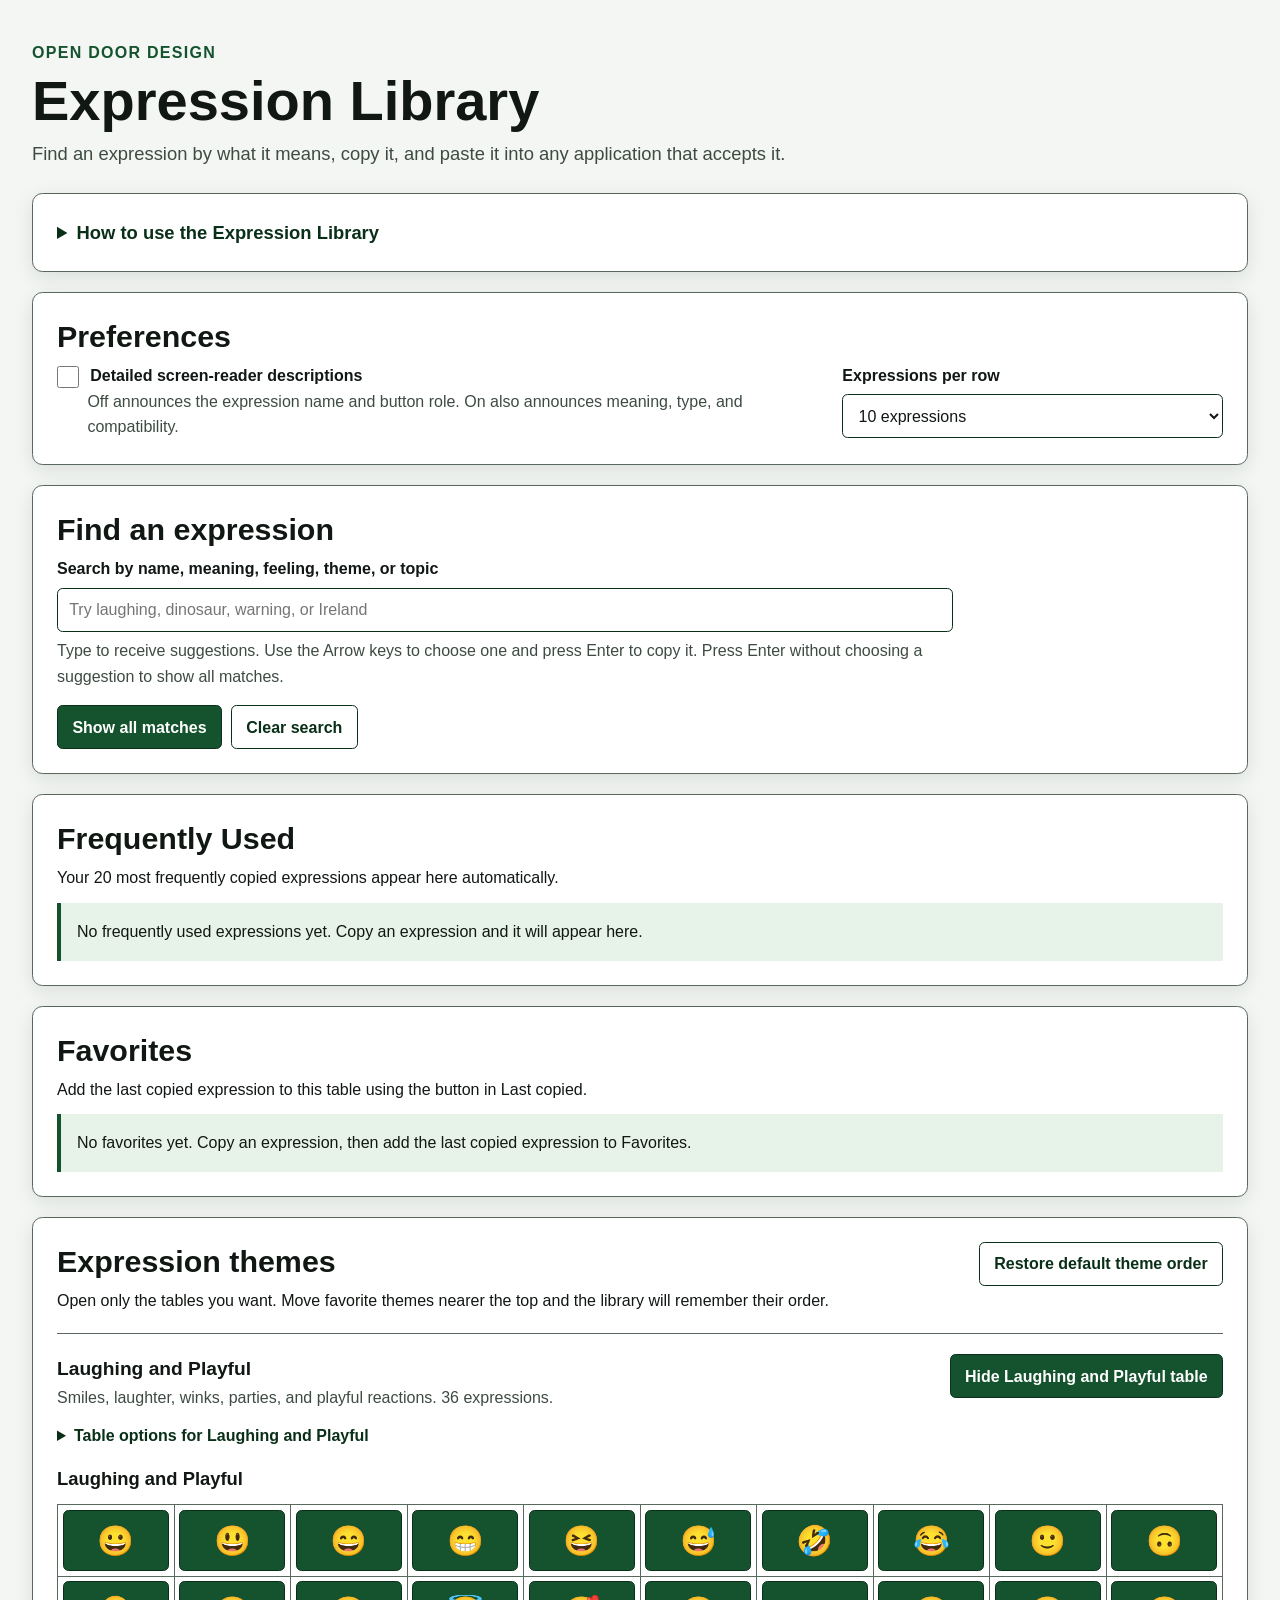
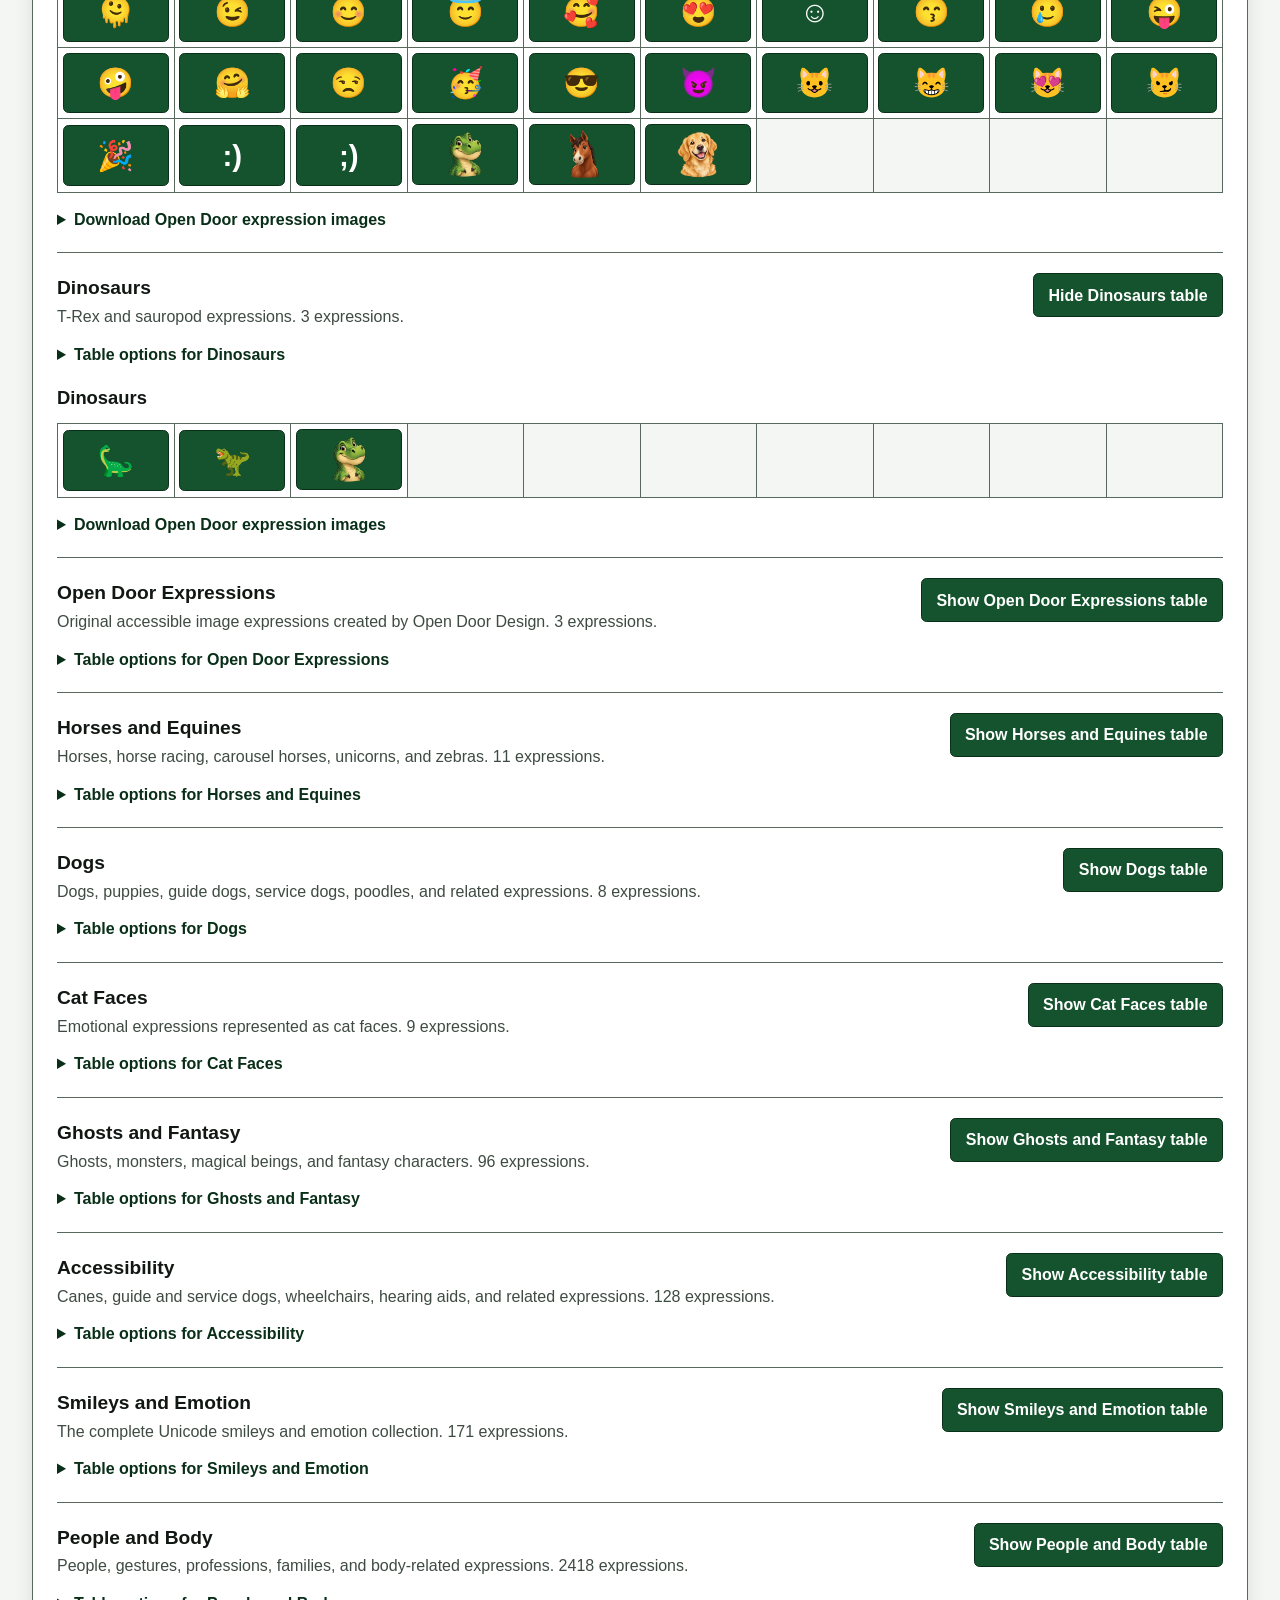
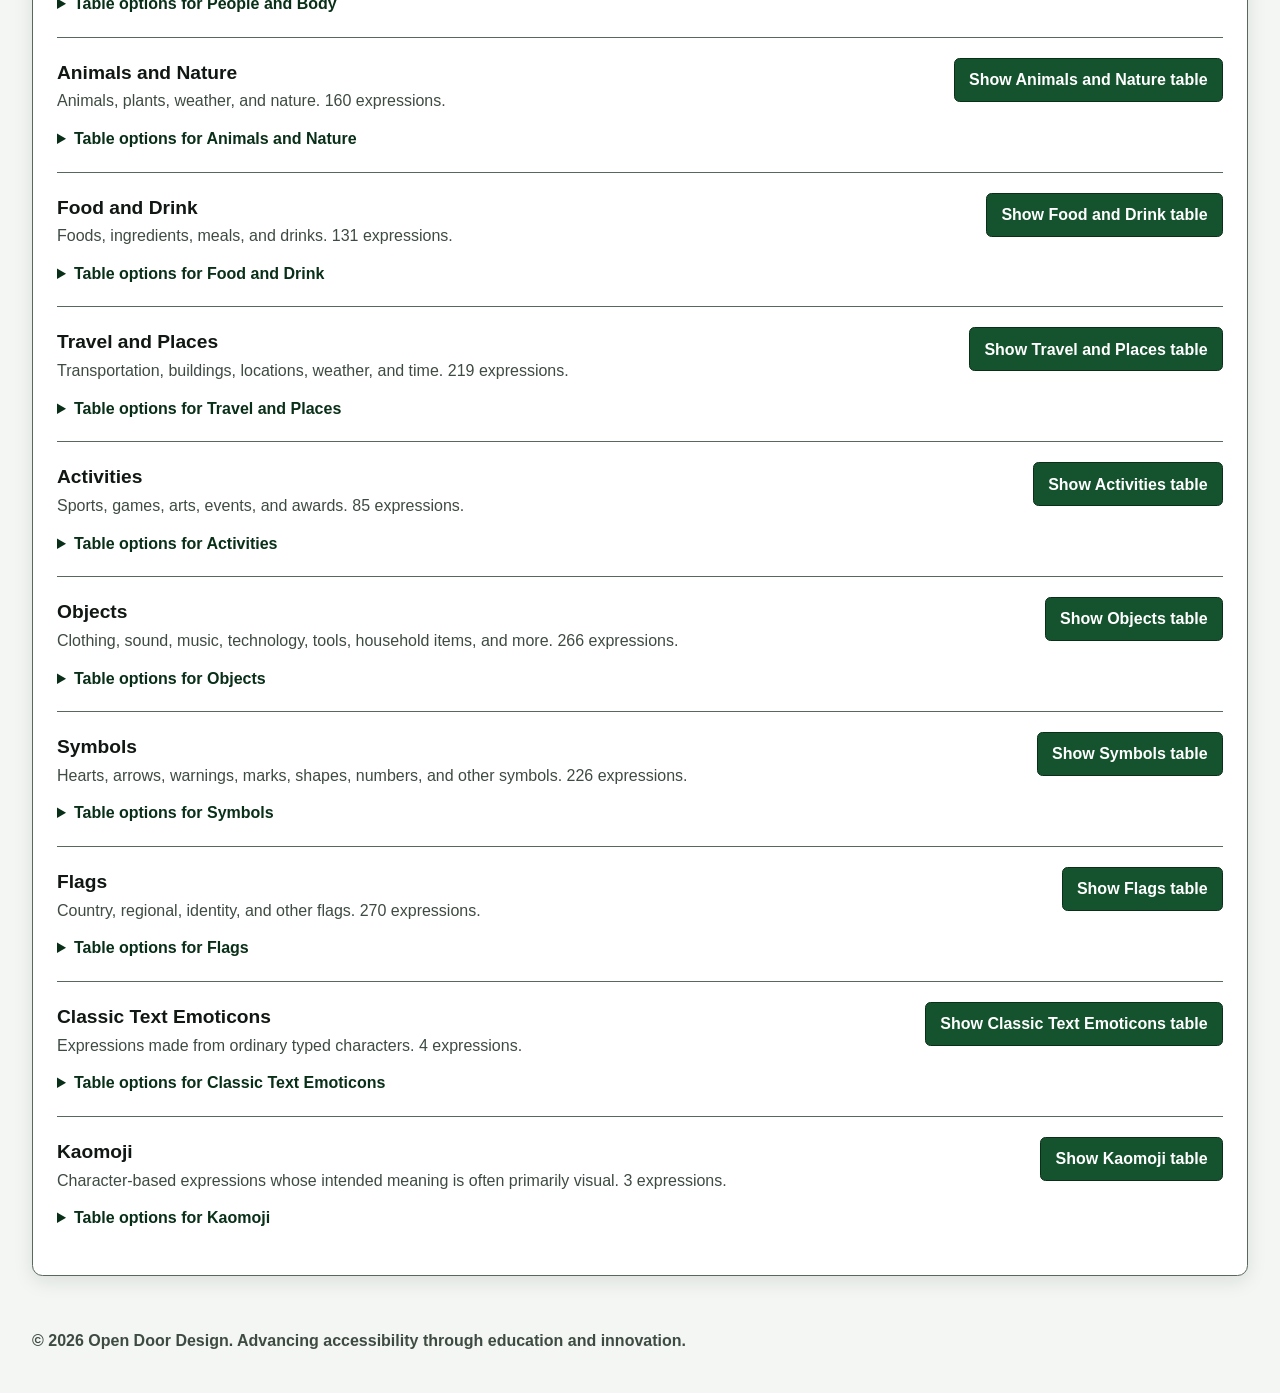
==== index.html @ 0e299e07 "this is the initial commit." ====
<!doctype html>
<html lang="en">
<head>
  <meta charset="utf-8">
  <meta name="viewport" content="width=device-width, initial-scale=1">
  <meta name="description" content="A screen-reader-first library for finding, understanding, and copying emoji, emoticons, kaomoji, symbols, and flags.">
  <title>Expression Library</title>
  <link rel="stylesheet" href="styles.css">
</head>
<body>
  <a class="skipLink" href="#expressionSearch">Skip to expression search</a>
  <header class="siteHeader">
    <p class="eyebrow">Open Door Design</p>
    <h1>Expression Library</h1>
    <p class="introduction">Find an expression by what it means, copy it, and paste it into any application that accepts it.</p>
  </header>
  <main id="main">
    <details class="instructions">
      <summary>How to use the Expression Library</summary>
      <div class="instructionsContent">
        <p>Type in the Find an expression edit combo. Use Down Arrow and Up Arrow to review suggestions. Press Enter on a suggestion to copy it.</p>
        <p>To browse, open a theme table and move through its expression buttons. Press Enter or Space to copy an expression. Frequently Used updates whenever an expression is copied.</p>
        <p>Unicode expressions copy as text. Open Door image expressions copy as images where image clipboard access is supported. Alternative text may not remain attached after pasting an image into another application.</p>
      </div>
    </details>
    <section class="controlPanel">
      <h2 id="preferencesHeading">Preferences</h2>
      <div class="preferencesGrid">
        <div class="preference">
          <input id="detailsToggle" type="checkbox">
          <label for="detailsToggle">Detailed screen-reader descriptions</label>
          <p>Off announces the expression name and button role. On also announces meaning, type, and compatibility.</p>
        </div>
        <div class="preference">
          <label for="columnCount">Expressions per row</label>
          <select id="columnCount">
            <option value="10">10 expressions</option>
            <option value="5">5 expressions</option>
          </select>
        </div>
      </div>
    </section>
    <section class="searchPanel" role="search" aria-labelledby="findHeading">
      <h2 id="findHeading">Find an expression</h2>
      <div class="comboWrapper">
        <label for="expressionSearch">Search by name, meaning, feeling, theme, or topic</label>
        <input id="expressionSearch" type="search" role="combobox" aria-autocomplete="list" aria-expanded="false" aria-controls="searchSuggestions" aria-describedby="searchHelp" autocomplete="off" placeholder="Try laughing, dinosaur, warning, or Ireland">
        <p id="searchHelp">Type to receive suggestions. Use the Arrow keys to choose one and press Enter to copy it. Press Enter without choosing a suggestion to show all matches.</p>
        <ul id="searchSuggestions" class="suggestions" role="listbox" aria-label="Expression suggestions" hidden></ul>
      </div>
      <div class="searchActions">
        <button id="showMatchesButton" type="button">Show all matches</button>
        <button id="clearSearchButton" class="secondaryButton" type="button">Clear search</button>
      </div>
    </section>
    <section id="lastCopiedSection" class="lastCopied" hidden>
      <h2 id="lastCopiedHeading">Last copied</h2>
      <p id="lastCopiedText"></p>
      <button id="favoriteLastButton" class="secondaryButton" type="button"></button>
    </section>
    <section id="searchResultsSection" class="permanentTableSection" hidden>
      <h2 id="searchResultsHeading">Search Results</h2>
      <p id="searchResultsSummary" tabindex="-1"></p>
      <div id="searchResultsTable"></div>
    </section>
    <section class="permanentTableSection">
      <h2 id="frequentHeading">Frequently Used</h2>
      <p>Your 20 most frequently copied expressions appear here automatically.</p>
      <div id="frequentTable"></div>
    </section>
    <section class="permanentTableSection">
      <h2 id="favoritesHeading">Favorites</h2>
      <p>Add the last copied expression to this table using the button in Last copied.</p>
      <div id="favoritesTable"></div>
    </section>
    <section class="themesSection">
      <div class="themesTitleRow">
        <div>
          <h2 id="themesHeading">Expression themes</h2>
          <p>Open only the tables you want. Move favorite themes nearer the top and the library will remember their order.</p>
        </div>
        <button id="resetThemeOrderButton" class="secondaryButton" type="button">Restore default theme order</button>
      </div>
      <div id="themeSections"></div>
    </section>
  </main>
  <div id="status" class="visuallyHidden" role="status" aria-live="polite"></div>
  <footer>
    <p class="siteBrand">© 2026 Open Door Design. Advancing accessibility through education and innovation.</p>
  </footer>
  <script src="unicode-expressions.js"></script>
  <script src="expressions.js"></script>
  <script src="app.js"></script>
</body>
</html>
---- styles.css ----
:root {
  color-scheme: light;
  --page: #f3f6f3;
  --surface: #ffffff;
  --surface-alt: #e7f3e9;
  --text: #111713;
  --muted: #3e4b42;
  --green: #14532d;
  --green-dark: #092f18;
  --border: #59685d;
  --focus: #9b4300;
  --shadow: 0 0.35rem 1.2rem rgba(18, 32, 22, 0.1);
}

* { box-sizing: border-box; }
html { scroll-behavior: smooth; }
body { margin: 0; background: var(--page); color: var(--text); font-family: Arial, Helvetica, sans-serif; font-size: 1rem; line-height: 1.6; }

.skipLink { position: absolute; left: 1rem; top: -6rem; z-index: 100; padding: 0.75rem 1rem; background: var(--surface); color: var(--green-dark); border: 0.18rem solid var(--green-dark); font-weight: 700; }
.skipLink:focus { top: 1rem; }
.siteHeader, main, footer { width: min(76rem, calc(100% - 2rem)); margin-inline: auto; }
.siteHeader { padding: 2.5rem 0 1.5rem; }
.eyebrow { margin: 0 0 0.25rem; color: var(--green); font-weight: 700; letter-spacing: 0.08em; text-transform: uppercase; }
h1, h2, h3, p { margin-top: 0; }
h1 { margin-bottom: 0.5rem; font-size: clamp(2rem, 5vw, 3.5rem); line-height: 1.1; }
h2 { margin-bottom: 0.5rem; font-size: clamp(1.4rem, 3vw, 1.9rem); line-height: 1.25; }
h3 { margin-bottom: 0; font-size: 1.2rem; }
.introduction { max-width: 54rem; margin-bottom: 0; color: var(--muted); font-size: 1.15rem; }

.instructions, .controlPanel, .searchPanel, .lastCopied, .permanentTableSection, .themesSection { margin-bottom: 1.25rem; padding: clamp(1rem, 3vw, 1.5rem); background: var(--surface); border: 0.08rem solid var(--border); border-radius: 0.65rem; box-shadow: var(--shadow); }
.instructions summary, .themeOptions summary { color: var(--green-dark); cursor: pointer; font-weight: 700; }
.instructions summary { font-size: 1.15rem; }
.instructionsContent { padding-top: 1rem; }
.instructionsContent p:last-child, .preference p, .permanentTableSection > p:last-of-type, .themesTitleRow p { margin-bottom: 0; }
.preferencesGrid { display: grid; grid-template-columns: minmax(18rem, 2fr) minmax(12rem, 1fr); gap: 1.5rem; }
.preference input[type="checkbox"] { width: 1.35rem; min-height: 1.35rem; margin: 0 0.45rem 0 0; vertical-align: middle; }
.preference p { margin-left: 1.9rem; color: var(--muted); }
label { font-weight: 700; }

input, select, button { min-height: 2.75rem; border: 0.12rem solid var(--green-dark); border-radius: 0.35rem; font: inherit; }
input, select { padding: 0.5rem 0.7rem; background: var(--surface); color: var(--text); }
select { display: block; width: 100%; margin-top: 0.35rem; }
button { padding: 0.5rem 0.9rem; background: var(--green); color: #ffffff; cursor: pointer; font-weight: 700; }
button:hover { background: var(--green-dark); }
button:disabled { background: #d9ddd9; color: #4d554f; cursor: not-allowed; }
input:focus, select:focus, button:focus-visible, summary:focus-visible, [tabindex="-1"]:focus { outline: 0.2rem solid var(--focus); outline-offset: 0.18rem; }
.secondaryButton { background: var(--surface); color: var(--green-dark); }
.secondaryButton:hover { background: var(--surface-alt); }

.comboWrapper { position: relative; max-width: 56rem; }
#expressionSearch { display: block; width: 100%; margin-top: 0.4rem; }
#searchHelp { margin: 0.4rem 0 0; color: var(--muted); }
.suggestions { position: absolute; z-index: 30; width: 100%; max-height: 22rem; margin: 0.25rem 0 0; padding: 0; overflow-y: auto; background: var(--surface); border: 0.12rem solid var(--green-dark); border-radius: 0.35rem; box-shadow: var(--shadow); list-style: none; }
.suggestions [role="option"] { padding: 0.65rem 0.8rem; border-bottom: 0.05rem solid var(--border); cursor: pointer; }
.suggestions [role="option"]:last-child { border-bottom: 0; }
.suggestions [role="option"][aria-selected="true"] { background: var(--green-dark); color: #ffffff; }
.suggestionCharacter { display: inline-block; min-width: 2.25rem; font-size: 1.4rem; }
.suggestionImage { width: 2rem; height: 2rem; margin-right: 0.4rem; object-fit: contain; vertical-align: middle; }
.searchActions, .themeMoveActions { display: flex; flex-wrap: wrap; gap: 0.55rem; margin-top: 1rem; }
.lastCopied { border-left: 0.4rem solid var(--green); }
.lastCopied p { margin-bottom: 0.65rem; font-weight: 700; }

.themesTitleRow, .themeHeader { display: flex; align-items: start; justify-content: space-between; gap: 1rem; }
.themeSection { padding: 1.25rem 0; border-top: 0.1rem solid var(--border); }
.themeSection:first-child { margin-top: 1.25rem; }
.themeHeaderText p { margin-bottom: 0; color: var(--muted); }
.themeOptions { margin-top: 0.75rem; }
.expressionTableRegion { margin-top: 1rem; overflow-x: auto; }
.expressionTable { width: 100%; min-width: 32rem; border-collapse: collapse; table-layout: fixed; }
.expressionTable caption { padding: 0 0 0.65rem; color: var(--text); font-size: 1.15rem; font-weight: 700; text-align: left; }
.expressionTable td { min-width: 3.25rem; padding: 0.3rem; border: 0.07rem solid var(--border); text-align: center; }
.expressionButton { width: 100%; min-width: 2.75rem; min-height: 3.8rem; padding: 0.25rem; font-size: 1.85rem; line-height: 1.2; }
.customExpressionImage { display: block; width: 3rem; height: 3rem; margin: 0 auto; object-fit: contain; }
.imageDownloads { margin-top: 0.85rem; }
.imageDownloads summary { color: var(--green-dark); cursor: pointer; font-weight: 700; }
.imageDownloads ul { margin-bottom: 0; }
.emptyCell { background: var(--page); }
.emptyMessage { margin: 0.75rem 0 0; padding: 1rem; background: var(--surface-alt); border-left: 0.3rem solid var(--green); }

footer { padding: 2rem 0 2.5rem; color: var(--muted); }
.siteBrand { margin: 0; font-weight: 700; }
.visuallyHidden { position: absolute !important; width: 1px !important; height: 1px !important; padding: 0 !important; margin: -1px !important; overflow: hidden !important; clip: rect(0, 0, 0, 0) !important; white-space: nowrap !important; border: 0 !important; }
[hidden] { display: none !important; }

@media (max-width: 48rem) {
  .preferencesGrid { grid-template-columns: 1fr; }
  .themesTitleRow, .themeHeader { display: block; }
  .themesTitleRow > button, .themeHeader > button { width: 100%; margin-top: 0.75rem; }
}

@media (max-width: 35rem) {
  .siteHeader, main, footer { width: min(100% - 1rem, 76rem); }
  .searchActions button, .themeMoveActions button { width: 100%; }
  .expressionTable { min-width: 28rem; }
  .expressionButton { min-height: 3.25rem; font-size: 1.55rem; }
}

@media (prefers-reduced-motion: reduce) { html { scroll-behavior: auto; } }
@media (forced-colors: active) {
  .instructions, .controlPanel, .searchPanel, .lastCopied, .permanentTableSection, .themesSection { border: 0.12rem solid CanvasText; }
}
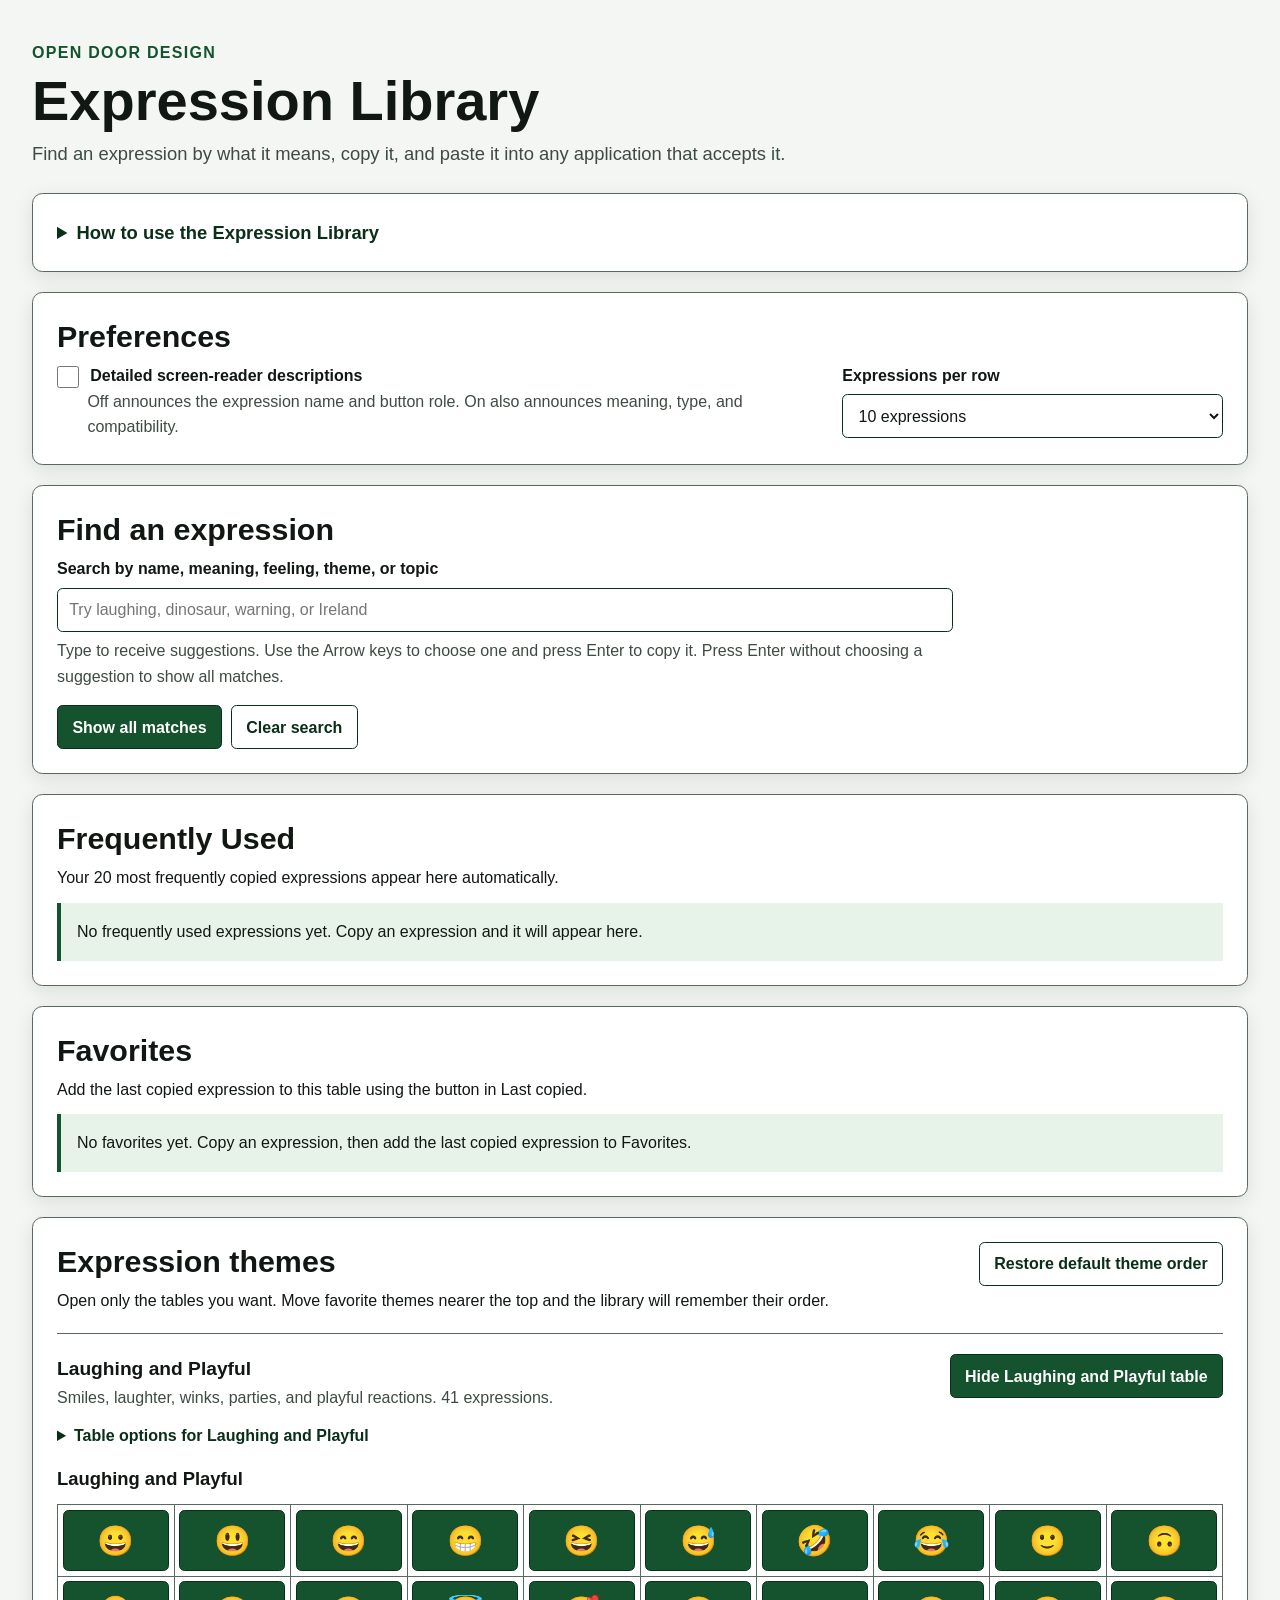
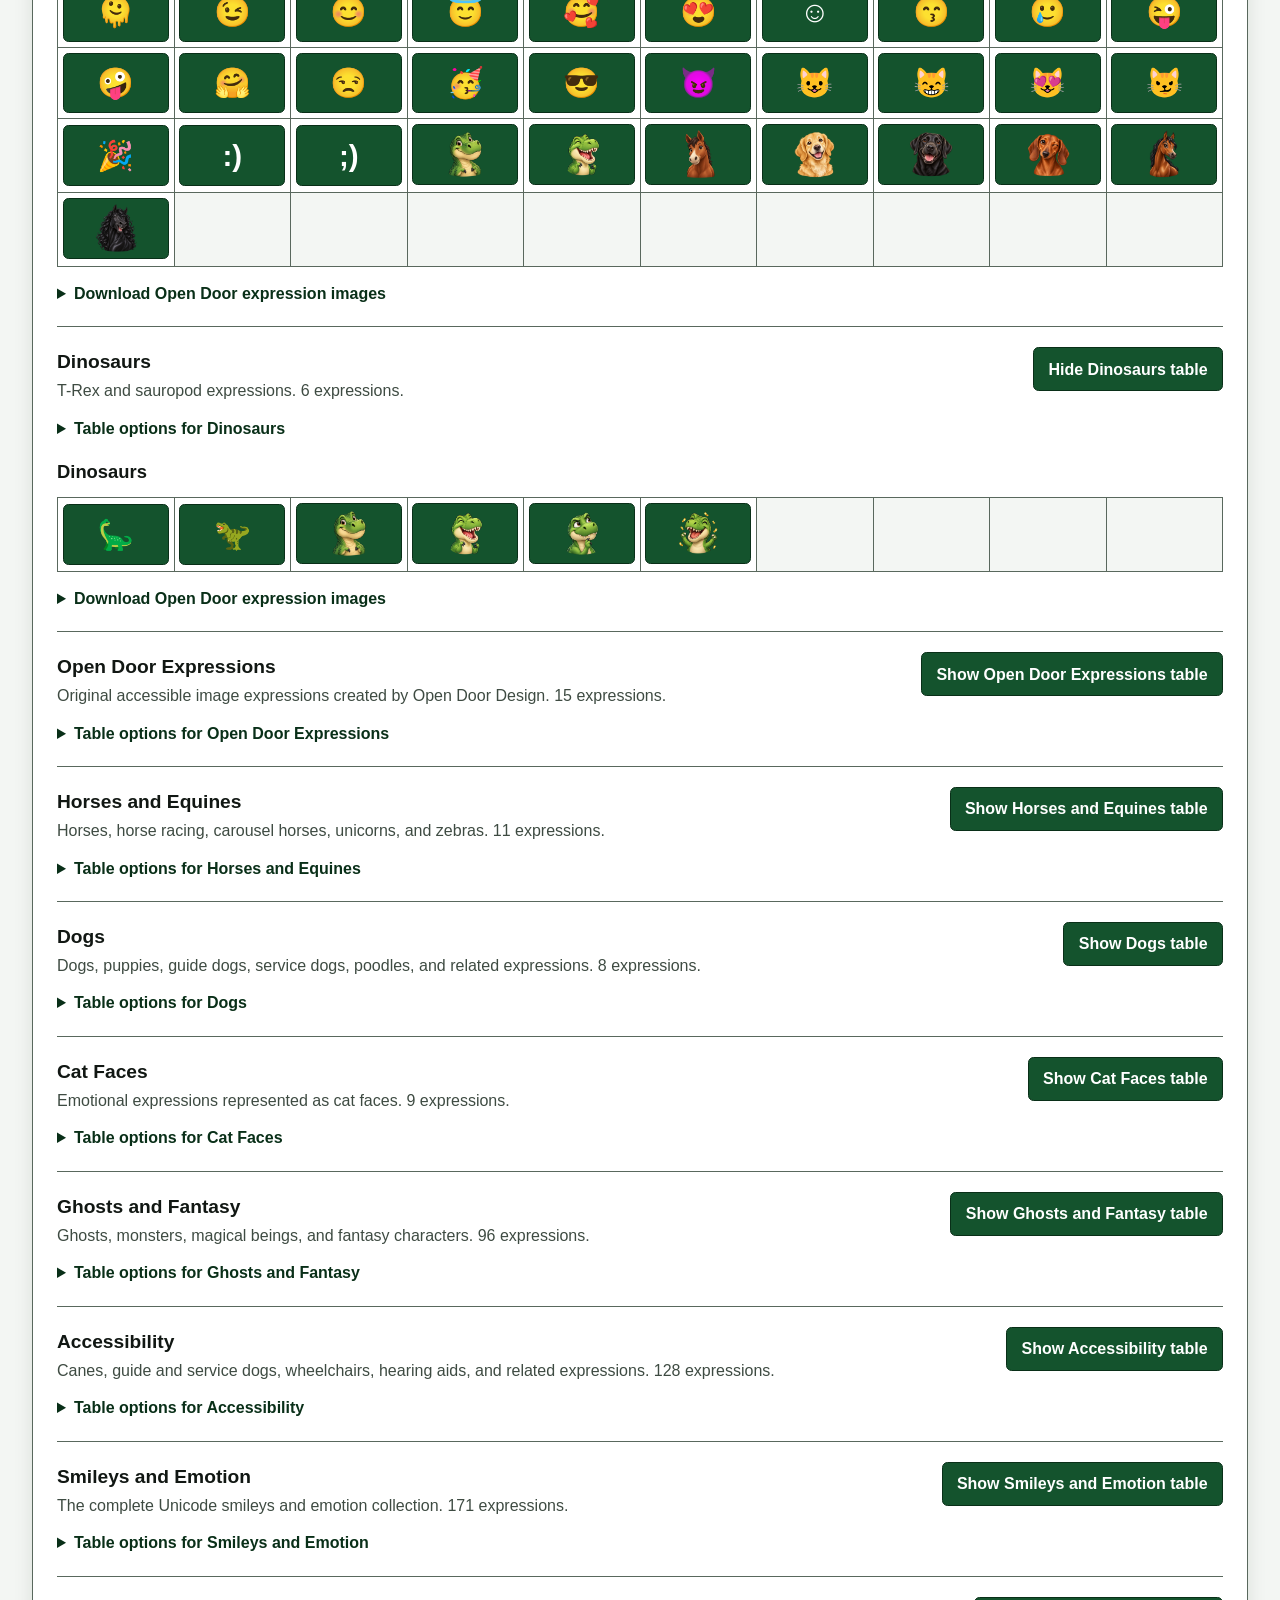
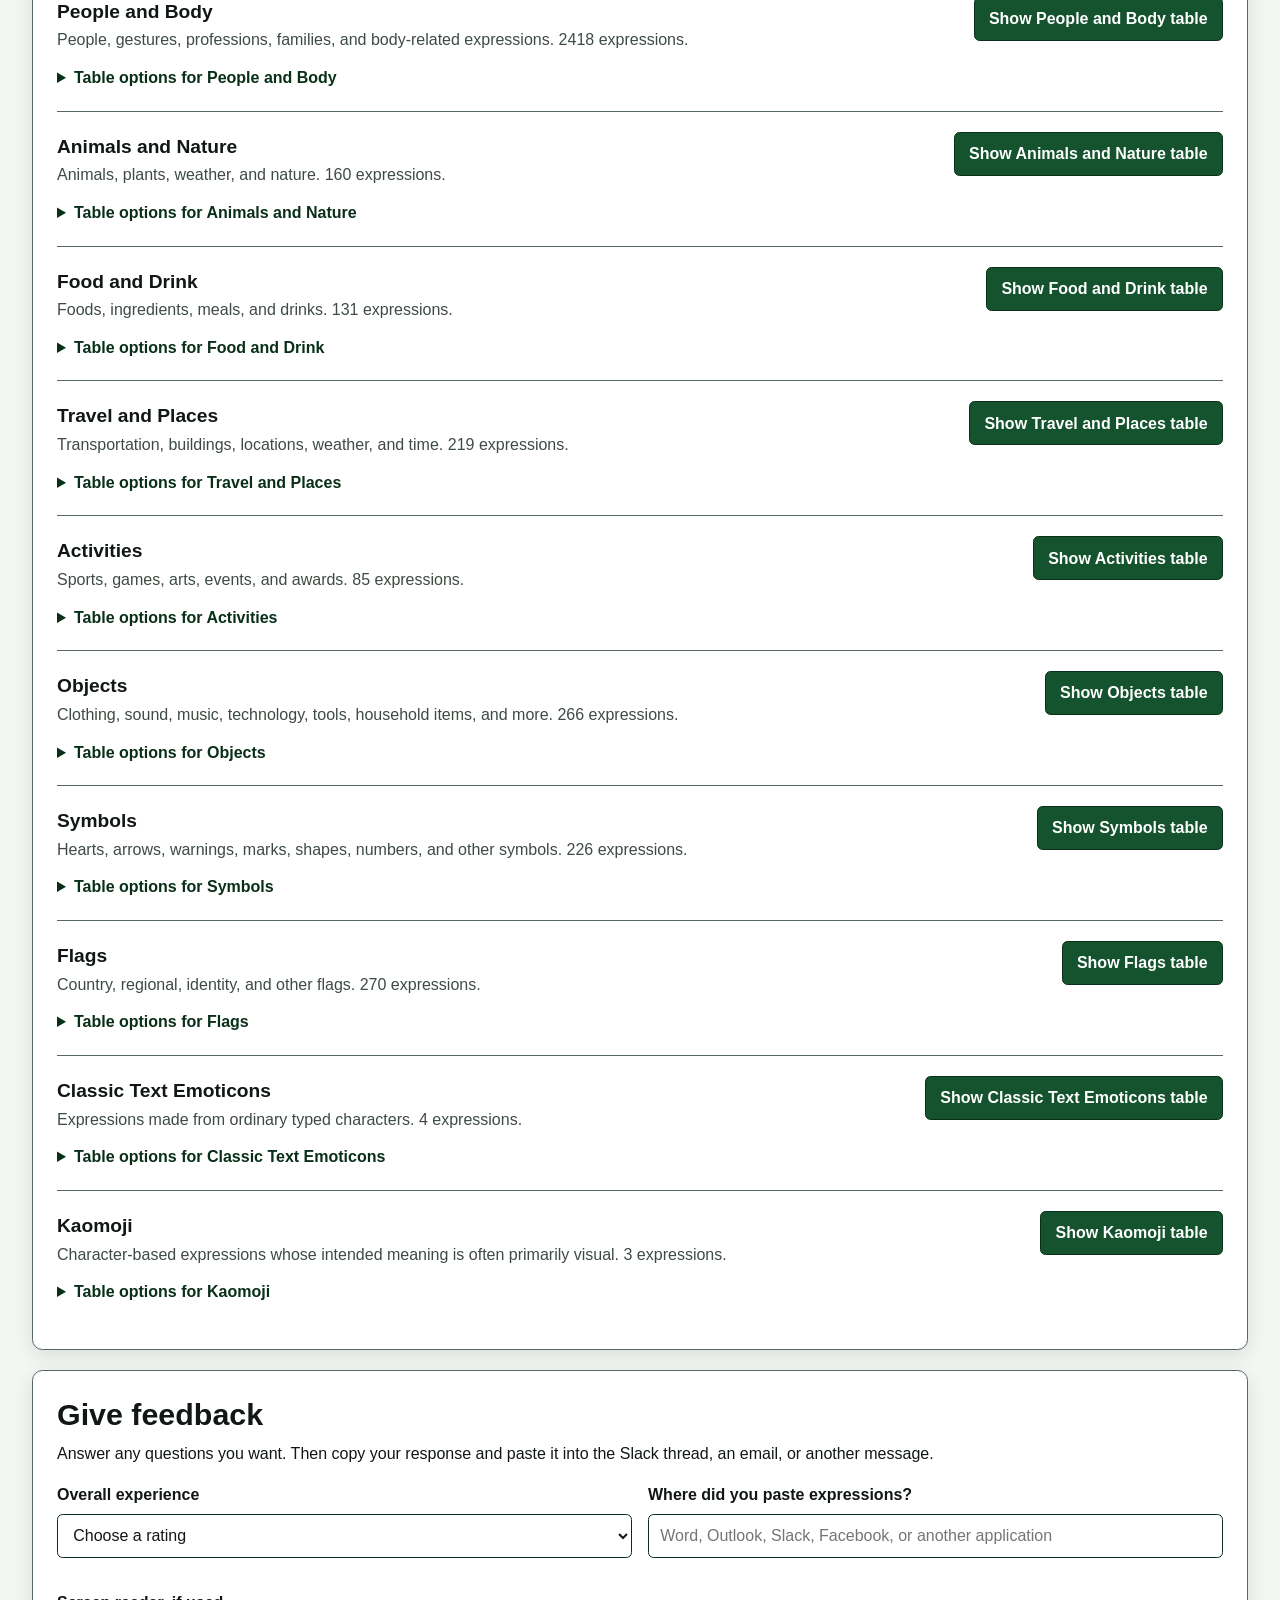
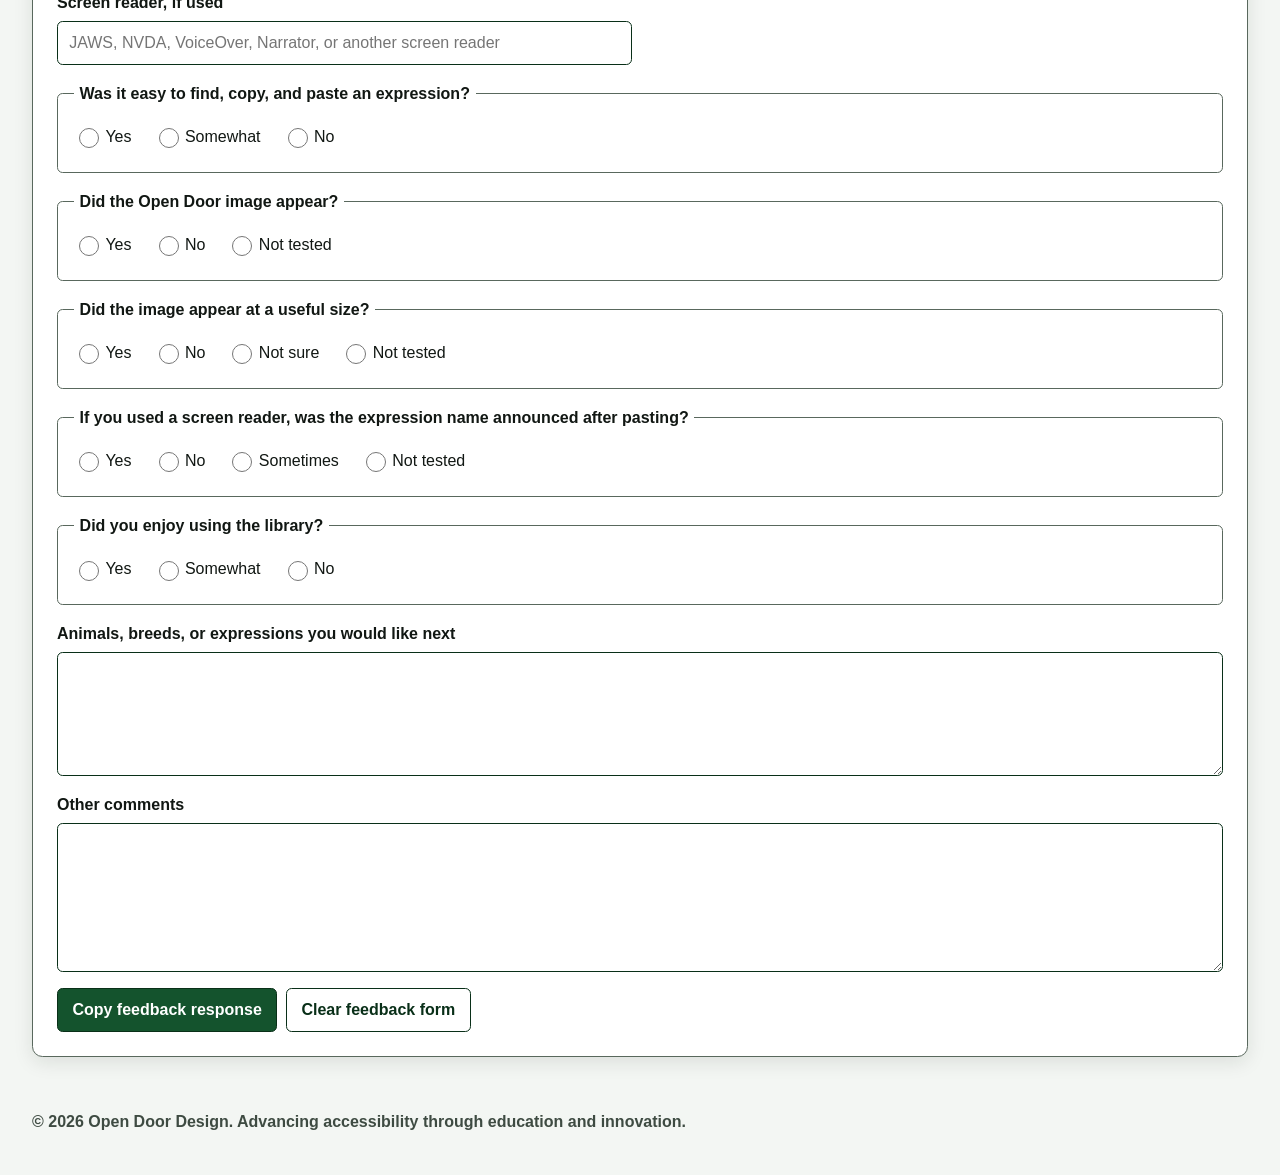
==== commit 25f4ce36: "Adding feedback form." ====
--- a/index.html
+++ b/index.html
@@ -20,7 +20,7 @@
       <div class="instructionsContent">
         <p>Type in the Find an expression edit combo. Use Down Arrow and Up Arrow to review suggestions. Press Enter on a suggestion to copy it.</p>
         <p>To browse, open a theme table and move through its expression buttons. Press Enter or Space to copy an expression. Frequently Used updates whenever an expression is copied.</p>
-        <p>Unicode expressions copy as text. Open Door image expressions copy as images where image clipboard access is supported. Alternative text may not remain attached after pasting an image into another application.</p>
+        <p>Unicode expressions copy as text. Open Door image expressions copy as small inline images with accessible HTML and a plain-text fallback. The receiving application decides which format to use.</p>
       </div>
     </details>
     <section class="controlPanel">
@@ -83,6 +83,83 @@
       </div>
       <div id="themeSections"></div>
     </section>
+    <section class="feedbackSection" aria-labelledby="feedbackHeading">
+      <h2 id="feedbackHeading">Give feedback</h2>
+      <p>Answer any questions you want. Then copy your response and paste it into the Slack thread, an email, or another message.</p>
+      <form id="feedbackForm">
+        <div class="feedbackGrid">
+          <div class="feedbackField">
+            <label for="feedbackRating">Overall experience</label>
+            <select id="feedbackRating" name="overallExperience">
+              <option value="">Choose a rating</option>
+              <option value="Excellent">Excellent</option>
+              <option value="Good">Good</option>
+              <option value="Fair">Fair</option>
+              <option value="Poor">Poor</option>
+            </select>
+          </div>
+          <div class="feedbackField">
+            <label for="feedbackApplication">Where did you paste expressions?</label>
+            <input id="feedbackApplication" name="application" type="text" autocomplete="off" placeholder="Word, Outlook, Slack, Facebook, or another application">
+          </div>
+          <div class="feedbackField">
+            <label for="feedbackScreenReader">Screen reader, if used</label>
+            <input id="feedbackScreenReader" name="screenReader" type="text" autocomplete="off" placeholder="JAWS, NVDA, VoiceOver, Narrator, or another screen reader">
+          </div>
+        </div>
+
+        <fieldset>
+          <legend>Was it easy to find, copy, and paste an expression?</legend>
+          <label><input type="radio" name="easyToUse" value="Yes"> Yes</label>
+          <label><input type="radio" name="easyToUse" value="Somewhat"> Somewhat</label>
+          <label><input type="radio" name="easyToUse" value="No"> No</label>
+        </fieldset>
+
+        <fieldset>
+          <legend>Did the Open Door image appear?</legend>
+          <label><input type="radio" name="imageAppeared" value="Yes"> Yes</label>
+          <label><input type="radio" name="imageAppeared" value="No"> No</label>
+          <label><input type="radio" name="imageAppeared" value="Not tested"> Not tested</label>
+        </fieldset>
+
+        <fieldset>
+          <legend>Did the image appear at a useful size?</legend>
+          <label><input type="radio" name="usefulSize" value="Yes"> Yes</label>
+          <label><input type="radio" name="usefulSize" value="No"> No</label>
+          <label><input type="radio" name="usefulSize" value="Not sure"> Not sure</label>
+          <label><input type="radio" name="usefulSize" value="Not tested"> Not tested</label>
+        </fieldset>
+
+        <fieldset>
+          <legend>If you used a screen reader, was the expression name announced after pasting?</legend>
+          <label><input type="radio" name="nameAnnounced" value="Yes"> Yes</label>
+          <label><input type="radio" name="nameAnnounced" value="No"> No</label>
+          <label><input type="radio" name="nameAnnounced" value="Sometimes"> Sometimes</label>
+          <label><input type="radio" name="nameAnnounced" value="Not tested"> Not tested</label>
+        </fieldset>
+
+        <fieldset>
+          <legend>Did you enjoy using the library?</legend>
+          <label><input type="radio" name="enjoyed" value="Yes"> Yes</label>
+          <label><input type="radio" name="enjoyed" value="Somewhat"> Somewhat</label>
+          <label><input type="radio" name="enjoyed" value="No"> No</label>
+        </fieldset>
+
+        <div class="feedbackField">
+          <label for="feedbackRequests">Animals, breeds, or expressions you would like next</label>
+          <textarea id="feedbackRequests" name="requests" rows="4"></textarea>
+        </div>
+        <div class="feedbackField">
+          <label for="feedbackComments">Other comments</label>
+          <textarea id="feedbackComments" name="comments" rows="5"></textarea>
+        </div>
+        <div class="feedbackActions">
+          <button id="copyFeedbackButton" type="submit">Copy feedback response</button>
+          <button id="clearFeedbackButton" class="secondaryButton" type="reset">Clear feedback form</button>
+        </div>
+        <p id="feedbackConfirmation" class="feedbackConfirmation" hidden></p>
+      </form>
+    </section>
   </main>
   <div id="status" class="visuallyHidden" role="status" aria-live="polite"></div>
   <footer>
--- a/styles.css
+++ b/styles.css
@@ -27,7 +27,7 @@
 h3 { margin-bottom: 0; font-size: 1.2rem; }
 .introduction { max-width: 54rem; margin-bottom: 0; color: var(--muted); font-size: 1.15rem; }
 
-.instructions, .controlPanel, .searchPanel, .lastCopied, .permanentTableSection, .themesSection { margin-bottom: 1.25rem; padding: clamp(1rem, 3vw, 1.5rem); background: var(--surface); border: 0.08rem solid var(--border); border-radius: 0.65rem; box-shadow: var(--shadow); }
+.instructions, .controlPanel, .searchPanel, .lastCopied, .permanentTableSection, .themesSection, .feedbackSection { margin-bottom: 1.25rem; padding: clamp(1rem, 3vw, 1.5rem); background: var(--surface); border: 0.08rem solid var(--border); border-radius: 0.65rem; box-shadow: var(--shadow); }
 .instructions summary, .themeOptions summary { color: var(--green-dark); cursor: pointer; font-weight: 700; }
 .instructions summary { font-size: 1.15rem; }
 .instructionsContent { padding-top: 1rem; }
@@ -77,13 +77,25 @@
 .emptyCell { background: var(--page); }
 .emptyMessage { margin: 0.75rem 0 0; padding: 1rem; background: var(--surface-alt); border-left: 0.3rem solid var(--green); }
 
+.feedbackGrid { display: grid; grid-template-columns: repeat(2, minmax(16rem, 1fr)); gap: 1rem; }
+.feedbackField { margin-bottom: 1rem; }
+.feedbackField input, .feedbackField textarea { display: block; width: 100%; margin-top: 0.35rem; }
+textarea { padding: 0.6rem 0.7rem; background: var(--surface); color: var(--text); border: 0.12rem solid var(--green-dark); border-radius: 0.35rem; font: inherit; resize: vertical; }
+textarea:focus { outline: 0.2rem solid var(--focus); outline-offset: 0.18rem; }
+.feedbackSection fieldset { margin: 0 0 1rem; padding: 0.75rem 1rem 1rem; border: 0.08rem solid var(--border); border-radius: 0.35rem; }
+.feedbackSection legend { padding: 0 0.35rem; font-weight: 700; }
+.feedbackSection fieldset label { display: inline-flex; align-items: center; margin: 0.35rem 1.1rem 0.2rem 0; font-weight: 400; }
+.feedbackSection input[type="radio"] { width: 1.25rem; min-height: 1.25rem; margin-right: 0.4rem; }
+.feedbackActions { display: flex; flex-wrap: wrap; gap: 0.55rem; }
+.feedbackConfirmation { margin: 1rem 0 0; padding: 0.75rem; background: var(--surface-alt); border-left: 0.3rem solid var(--green); font-weight: 700; }
+
 footer { padding: 2rem 0 2.5rem; color: var(--muted); }
 .siteBrand { margin: 0; font-weight: 700; }
 .visuallyHidden { position: absolute !important; width: 1px !important; height: 1px !important; padding: 0 !important; margin: -1px !important; overflow: hidden !important; clip: rect(0, 0, 0, 0) !important; white-space: nowrap !important; border: 0 !important; }
 [hidden] { display: none !important; }
 
 @media (max-width: 48rem) {
-  .preferencesGrid { grid-template-columns: 1fr; }
+  .preferencesGrid, .feedbackGrid { grid-template-columns: 1fr; }
   .themesTitleRow, .themeHeader { display: block; }
   .themesTitleRow > button, .themeHeader > button { width: 100%; margin-top: 0.75rem; }
 }
@@ -97,5 +109,5 @@
 
 @media (prefers-reduced-motion: reduce) { html { scroll-behavior: auto; } }
 @media (forced-colors: active) {
-  .instructions, .controlPanel, .searchPanel, .lastCopied, .permanentTableSection, .themesSection { border: 0.12rem solid CanvasText; }
+  .instructions, .controlPanel, .searchPanel, .lastCopied, .permanentTableSection, .themesSection, .feedbackSection { border: 0.12rem solid CanvasText; }
 }
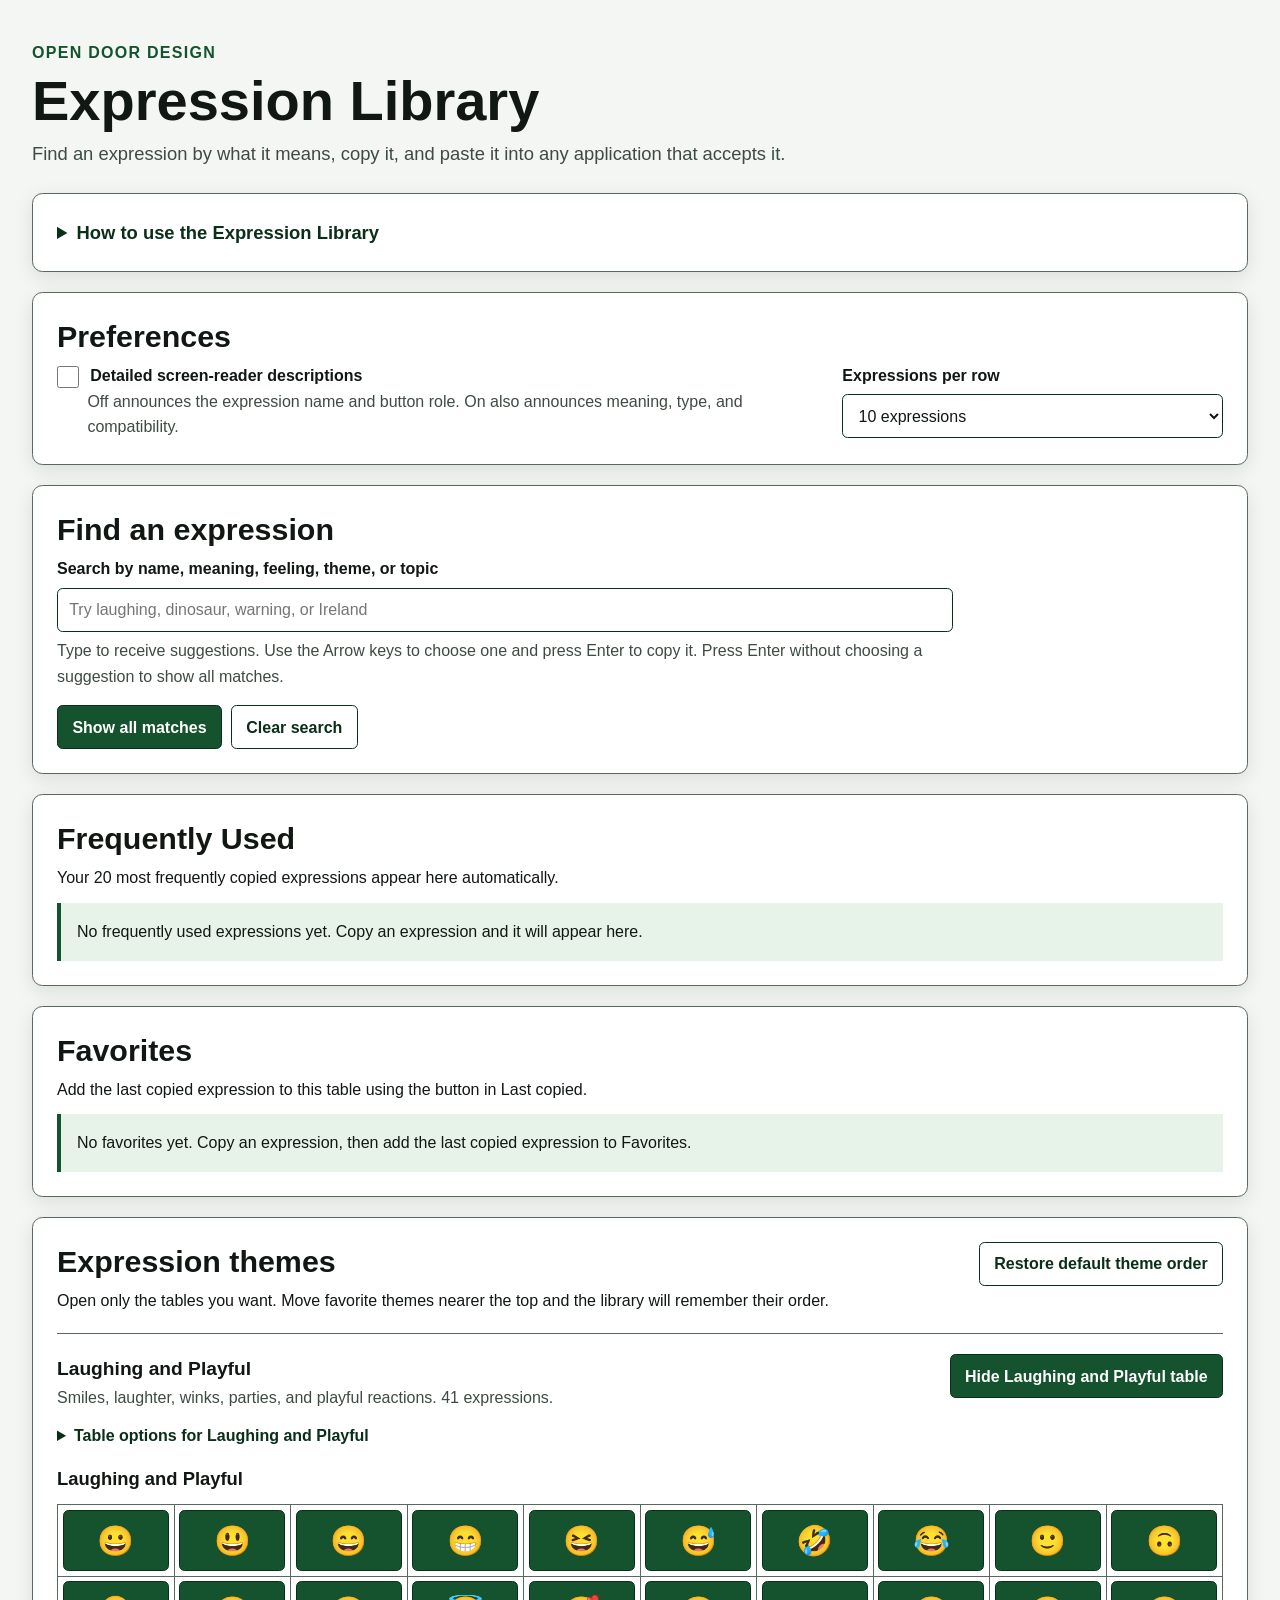
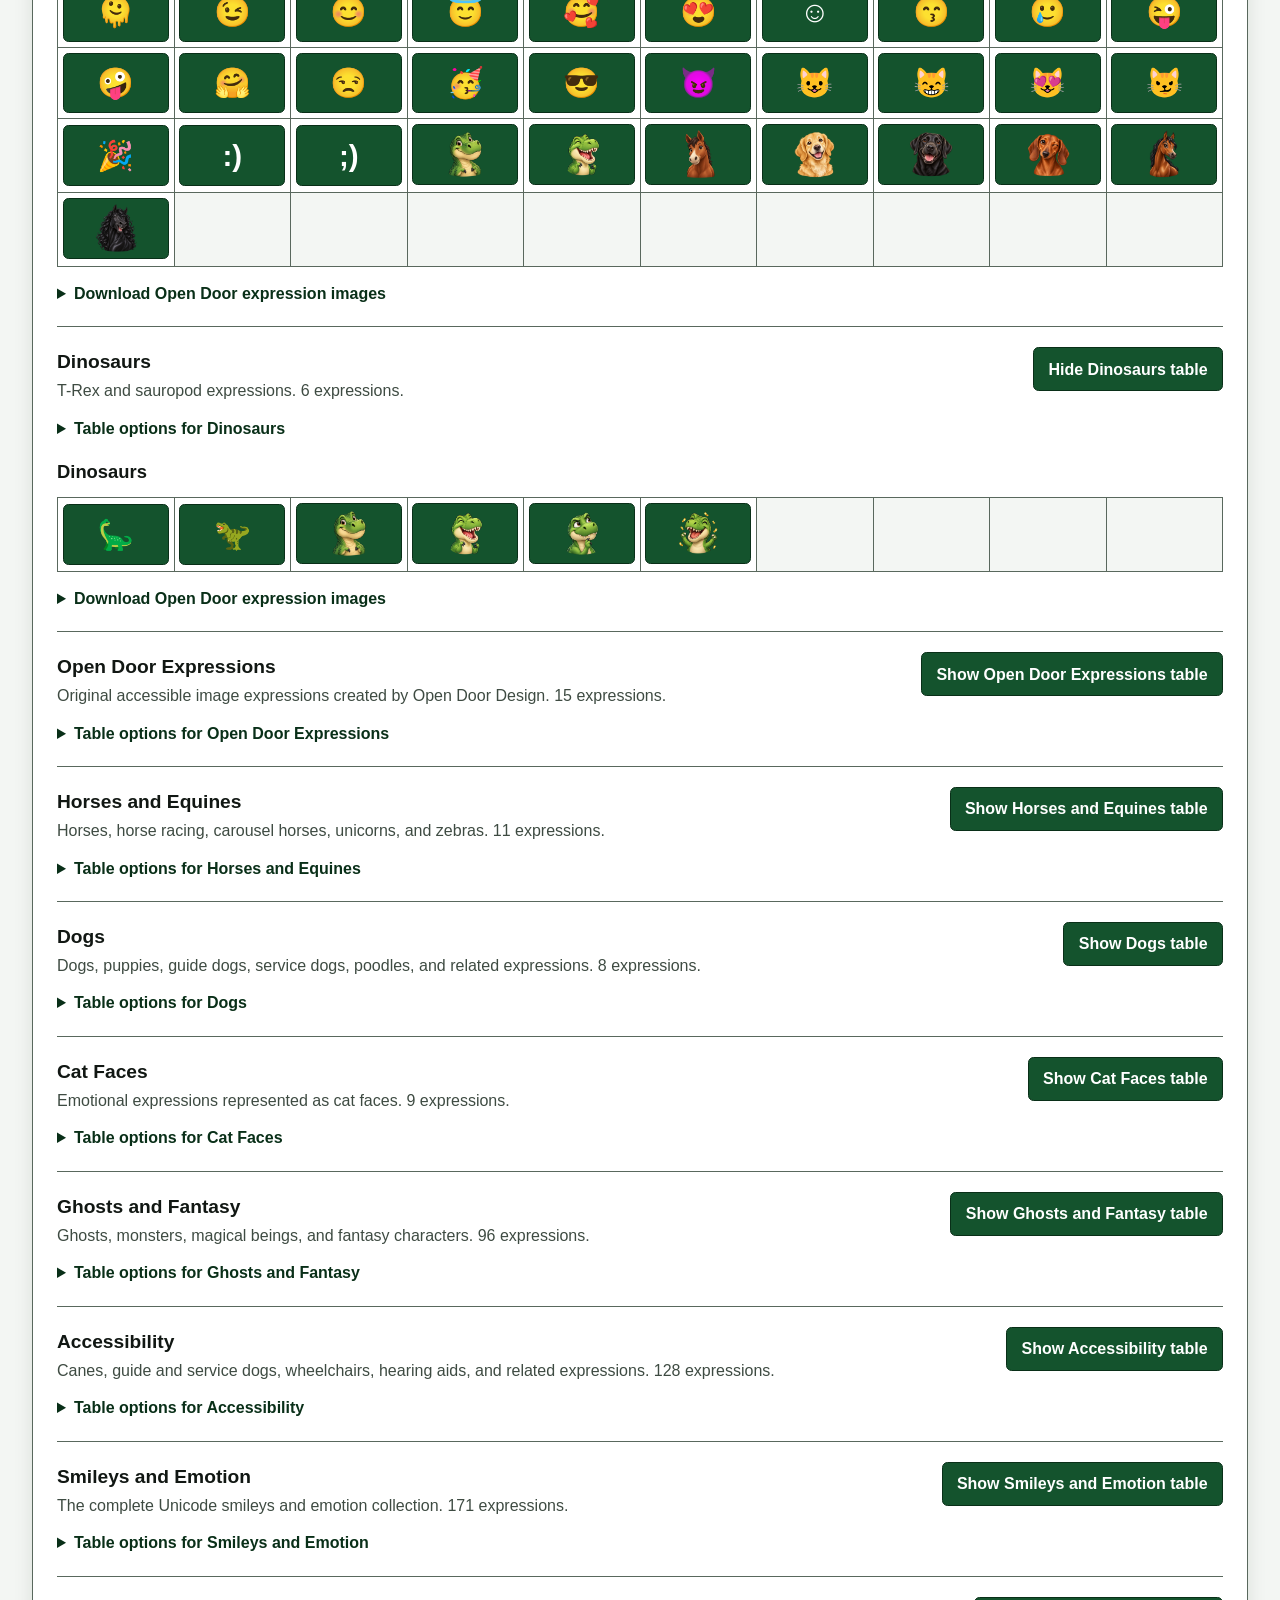
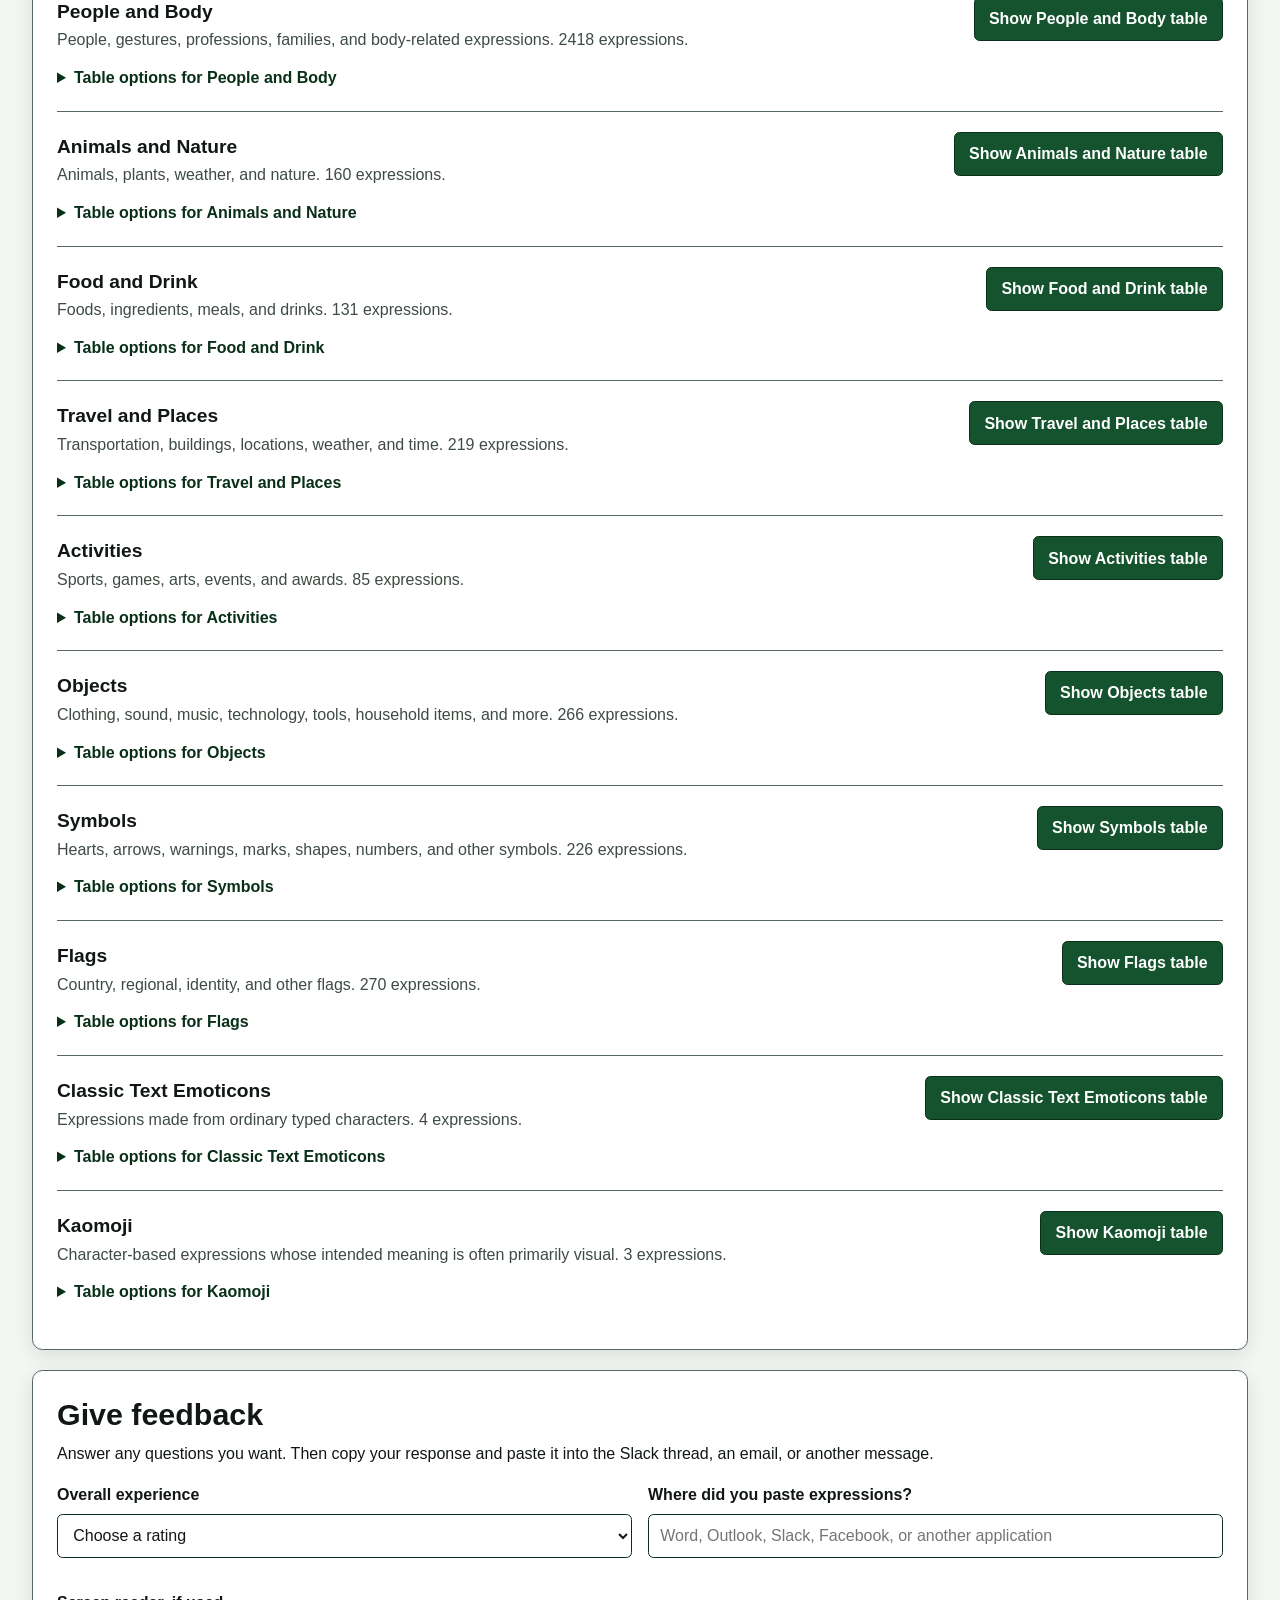
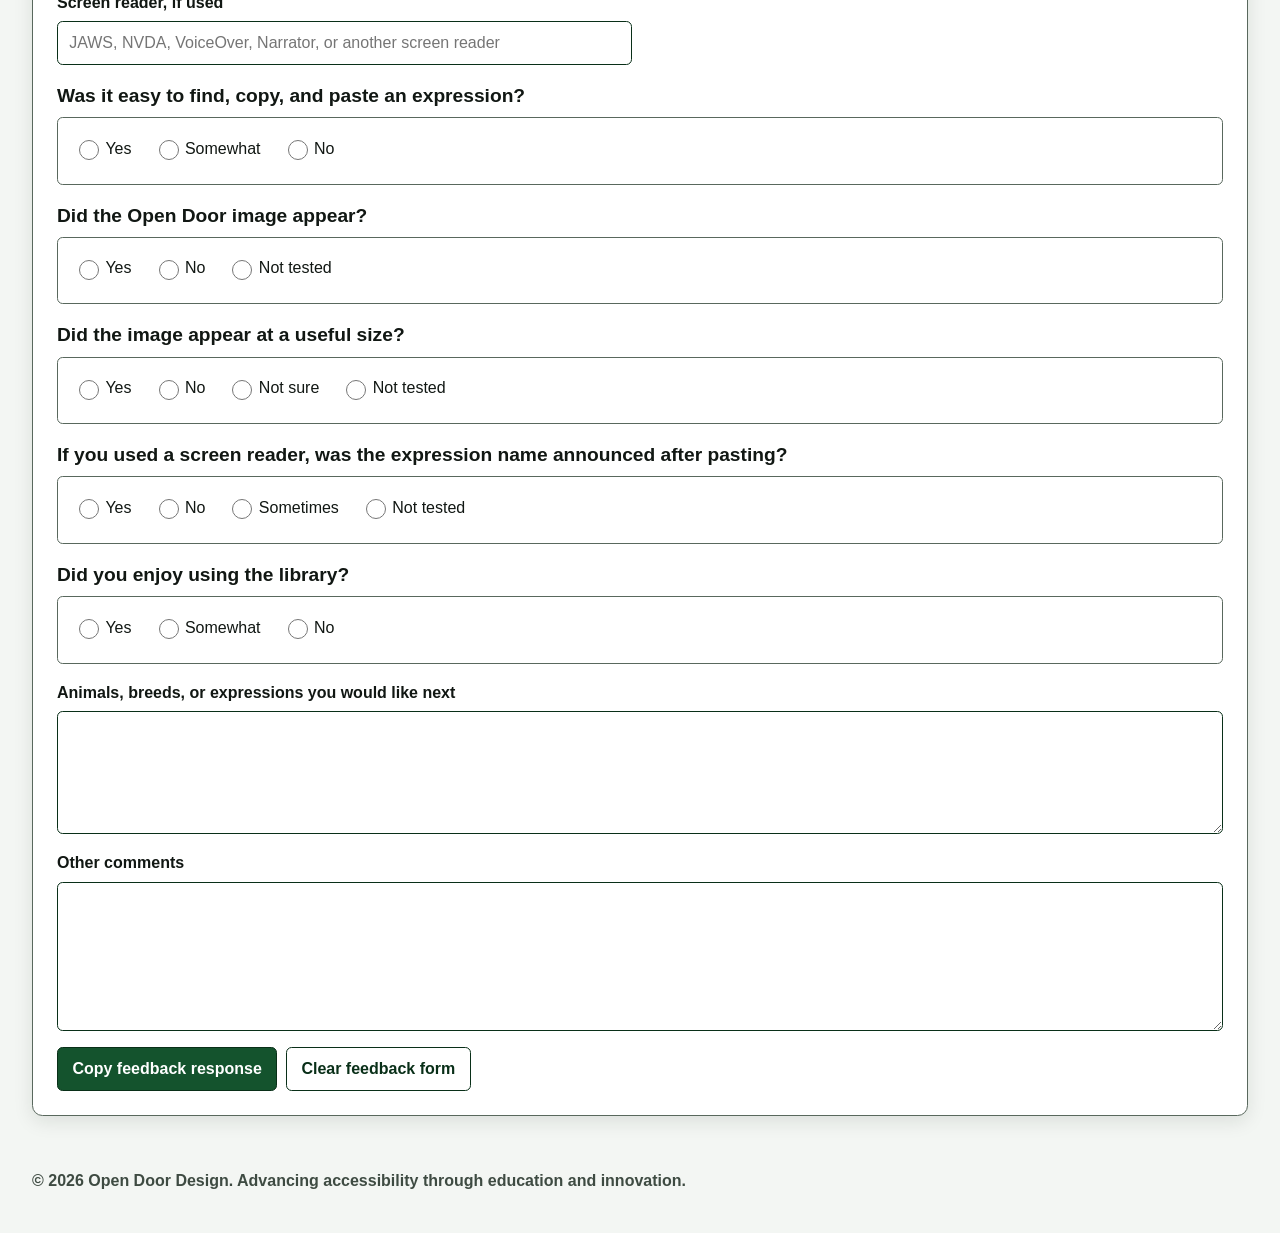
==== commit 77cb7f46: "corrected the feedback form errors." ====
--- a/index.html
+++ b/index.html
@@ -108,41 +108,41 @@
           </div>
         </div>
 
-        <fieldset>
-          <legend>Was it easy to find, copy, and paste an expression?</legend>
-          <label><input type="radio" name="easyToUse" value="Yes"> Yes</label>
-          <label><input type="radio" name="easyToUse" value="Somewhat"> Somewhat</label>
-          <label><input type="radio" name="easyToUse" value="No"> No</label>
+        <h3 id="easyToUseQuestion" class="feedbackQuestion">Was it easy to find, copy, and paste an expression?</h3>
+        <fieldset aria-labelledby="easyToUseQuestion">
+          <label><input type="radio" name="easyToUse" value="Yes" aria-label="Yes - Easy to find, copy, and paste"> Yes</label>
+          <label><input type="radio" name="easyToUse" value="Somewhat" aria-label="Somewhat - Easy to find, copy, and paste"> Somewhat</label>
+          <label><input type="radio" name="easyToUse" value="No" aria-label="No - Easy to find, copy, and paste"> No</label>
         </fieldset>
 
-        <fieldset>
-          <legend>Did the Open Door image appear?</legend>
-          <label><input type="radio" name="imageAppeared" value="Yes"> Yes</label>
-          <label><input type="radio" name="imageAppeared" value="No"> No</label>
-          <label><input type="radio" name="imageAppeared" value="Not tested"> Not tested</label>
+        <h3 id="imageAppearedQuestion" class="feedbackQuestion">Did the Open Door image appear?</h3>
+        <fieldset aria-labelledby="imageAppearedQuestion">
+          <label><input type="radio" name="imageAppeared" value="Yes" aria-label="Yes - Open Door image appeared"> Yes</label>
+          <label><input type="radio" name="imageAppeared" value="No" aria-label="No - Open Door image appeared"> No</label>
+          <label><input type="radio" name="imageAppeared" value="Not tested" aria-label="Not tested - Open Door image appeared"> Not tested</label>
         </fieldset>
 
-        <fieldset>
-          <legend>Did the image appear at a useful size?</legend>
-          <label><input type="radio" name="usefulSize" value="Yes"> Yes</label>
-          <label><input type="radio" name="usefulSize" value="No"> No</label>
-          <label><input type="radio" name="usefulSize" value="Not sure"> Not sure</label>
-          <label><input type="radio" name="usefulSize" value="Not tested"> Not tested</label>
+        <h3 id="usefulSizeQuestion" class="feedbackQuestion">Did the image appear at a useful size?</h3>
+        <fieldset aria-labelledby="usefulSizeQuestion">
+          <label><input type="radio" name="usefulSize" value="Yes" aria-label="Yes - Image appeared at a useful size"> Yes</label>
+          <label><input type="radio" name="usefulSize" value="No" aria-label="No - Image appeared at a useful size"> No</label>
+          <label><input type="radio" name="usefulSize" value="Not sure" aria-label="Not sure - Image appeared at a useful size"> Not sure</label>
+          <label><input type="radio" name="usefulSize" value="Not tested" aria-label="Not tested - Image appeared at a useful size"> Not tested</label>
         </fieldset>
 
-        <fieldset>
-          <legend>If you used a screen reader, was the expression name announced after pasting?</legend>
-          <label><input type="radio" name="nameAnnounced" value="Yes"> Yes</label>
-          <label><input type="radio" name="nameAnnounced" value="No"> No</label>
-          <label><input type="radio" name="nameAnnounced" value="Sometimes"> Sometimes</label>
-          <label><input type="radio" name="nameAnnounced" value="Not tested"> Not tested</label>
+        <h3 id="nameAnnouncedQuestion" class="feedbackQuestion">If you used a screen reader, was the expression name announced after pasting?</h3>
+        <fieldset aria-labelledby="nameAnnouncedQuestion">
+          <label><input type="radio" name="nameAnnounced" value="Yes" aria-label="Yes - Expression name announced after pasting"> Yes</label>
+          <label><input type="radio" name="nameAnnounced" value="No" aria-label="No - Expression name announced after pasting"> No</label>
+          <label><input type="radio" name="nameAnnounced" value="Sometimes" aria-label="Sometimes - Expression name announced after pasting"> Sometimes</label>
+          <label><input type="radio" name="nameAnnounced" value="Not tested" aria-label="Not tested - Expression name announced after pasting"> Not tested</label>
         </fieldset>
 
-        <fieldset>
-          <legend>Did you enjoy using the library?</legend>
-          <label><input type="radio" name="enjoyed" value="Yes"> Yes</label>
-          <label><input type="radio" name="enjoyed" value="Somewhat"> Somewhat</label>
-          <label><input type="radio" name="enjoyed" value="No"> No</label>
+        <h3 id="enjoyedQuestion" class="feedbackQuestion">Did you enjoy using the library?</h3>
+        <fieldset aria-labelledby="enjoyedQuestion">
+          <label><input type="radio" name="enjoyed" value="Yes" aria-label="Yes - Enjoyed using the library"> Yes</label>
+          <label><input type="radio" name="enjoyed" value="Somewhat" aria-label="Somewhat - Enjoyed using the library"> Somewhat</label>
+          <label><input type="radio" name="enjoyed" value="No" aria-label="No - Enjoyed using the library"> No</label>
         </fieldset>
 
         <div class="feedbackField">
--- a/styles.css
+++ b/styles.css
@@ -83,7 +83,7 @@
 textarea { padding: 0.6rem 0.7rem; background: var(--surface); color: var(--text); border: 0.12rem solid var(--green-dark); border-radius: 0.35rem; font: inherit; resize: vertical; }
 textarea:focus { outline: 0.2rem solid var(--focus); outline-offset: 0.18rem; }
 .feedbackSection fieldset { margin: 0 0 1rem; padding: 0.75rem 1rem 1rem; border: 0.08rem solid var(--border); border-radius: 0.35rem; }
-.feedbackSection legend { padding: 0 0.35rem; font-weight: 700; }
+.feedbackQuestion { margin: 0 0 0.35rem; }
 .feedbackSection fieldset label { display: inline-flex; align-items: center; margin: 0.35rem 1.1rem 0.2rem 0; font-weight: 400; }
 .feedbackSection input[type="radio"] { width: 1.25rem; min-height: 1.25rem; margin-right: 0.4rem; }
 .feedbackActions { display: flex; flex-wrap: wrap; gap: 0.55rem; }
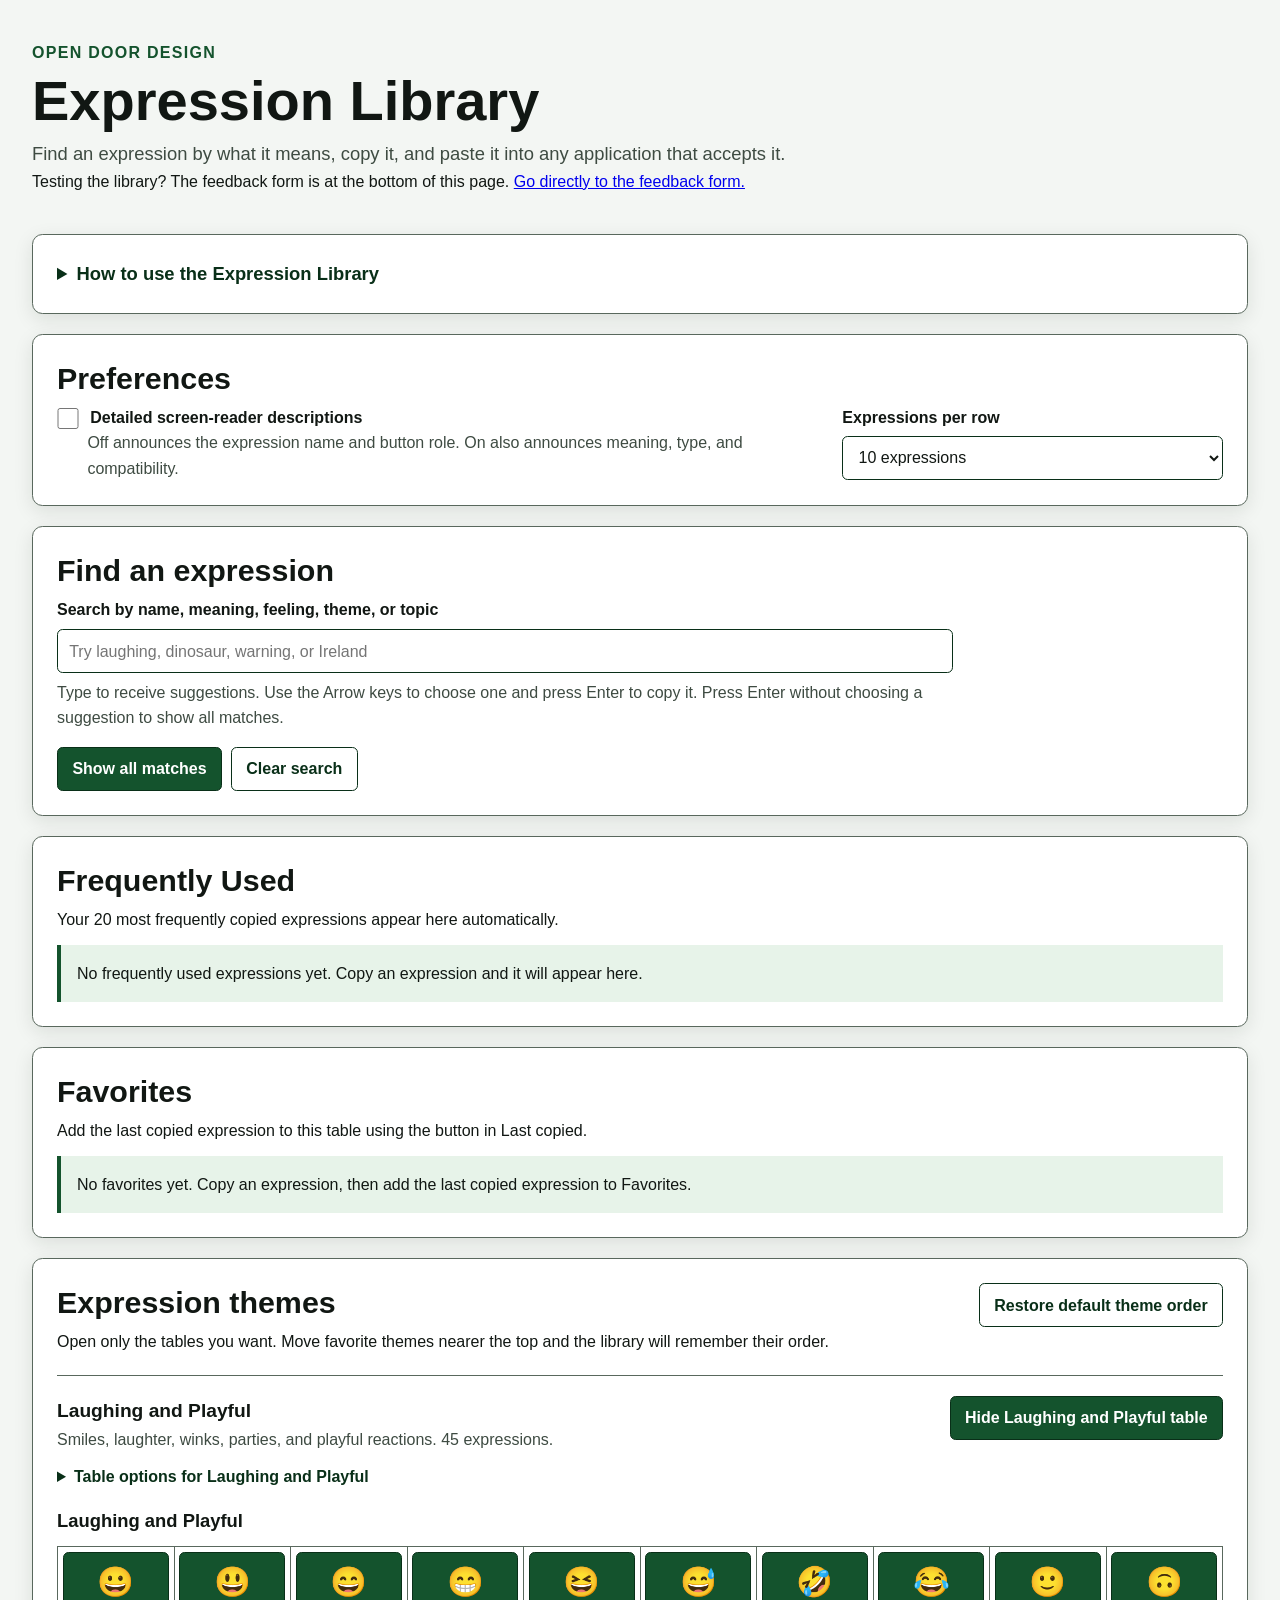
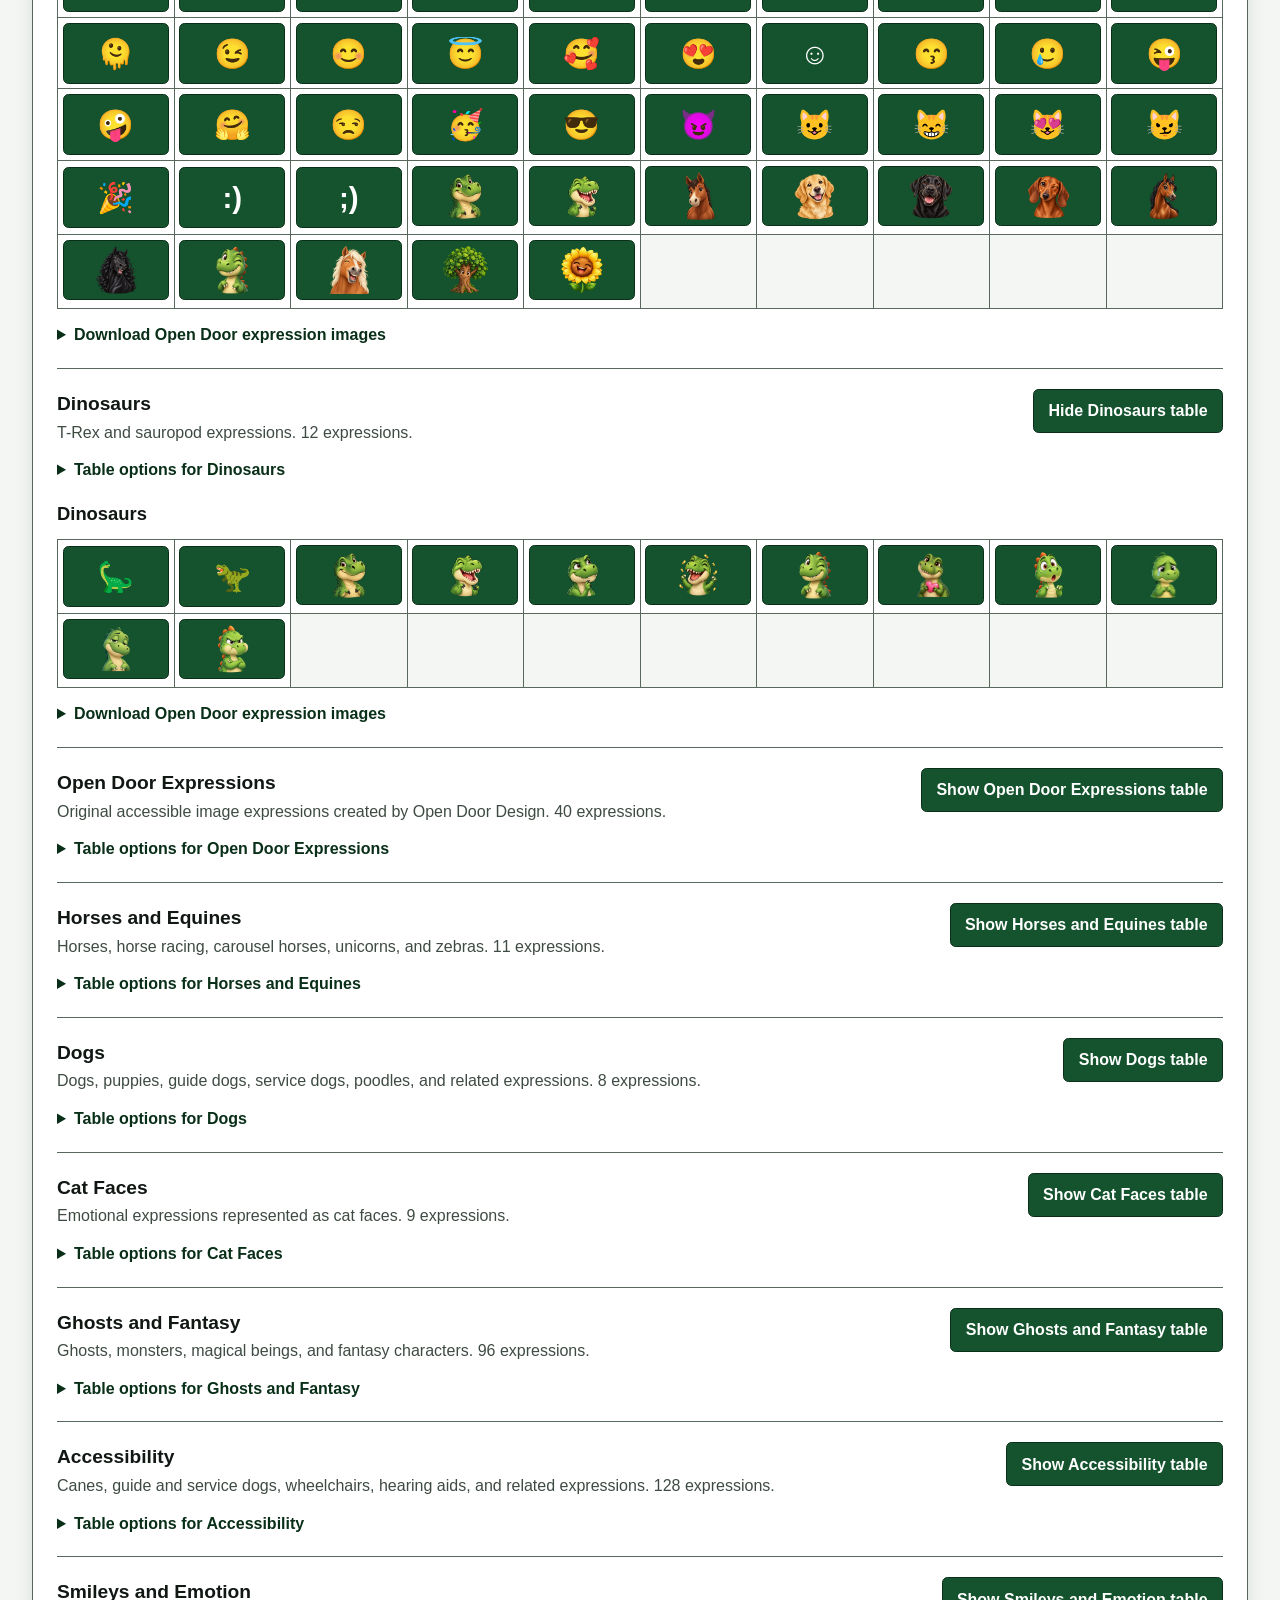
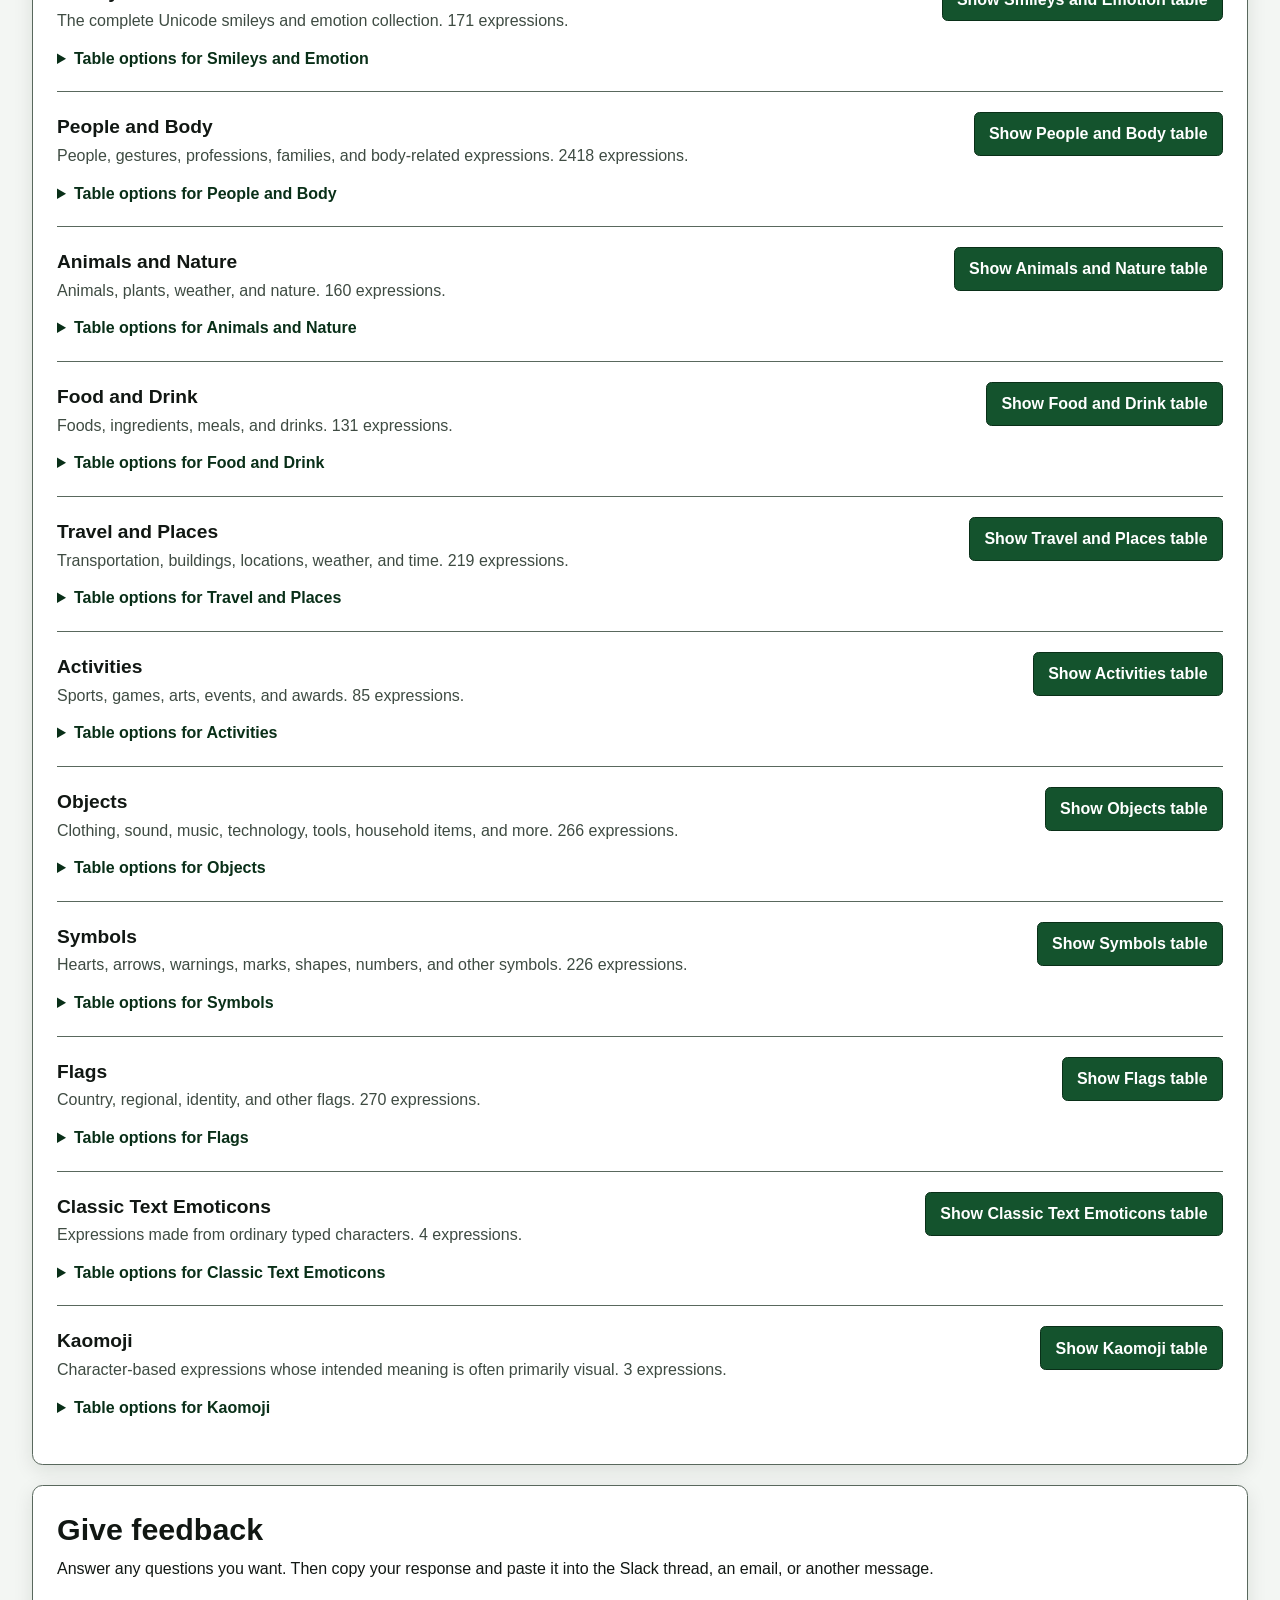
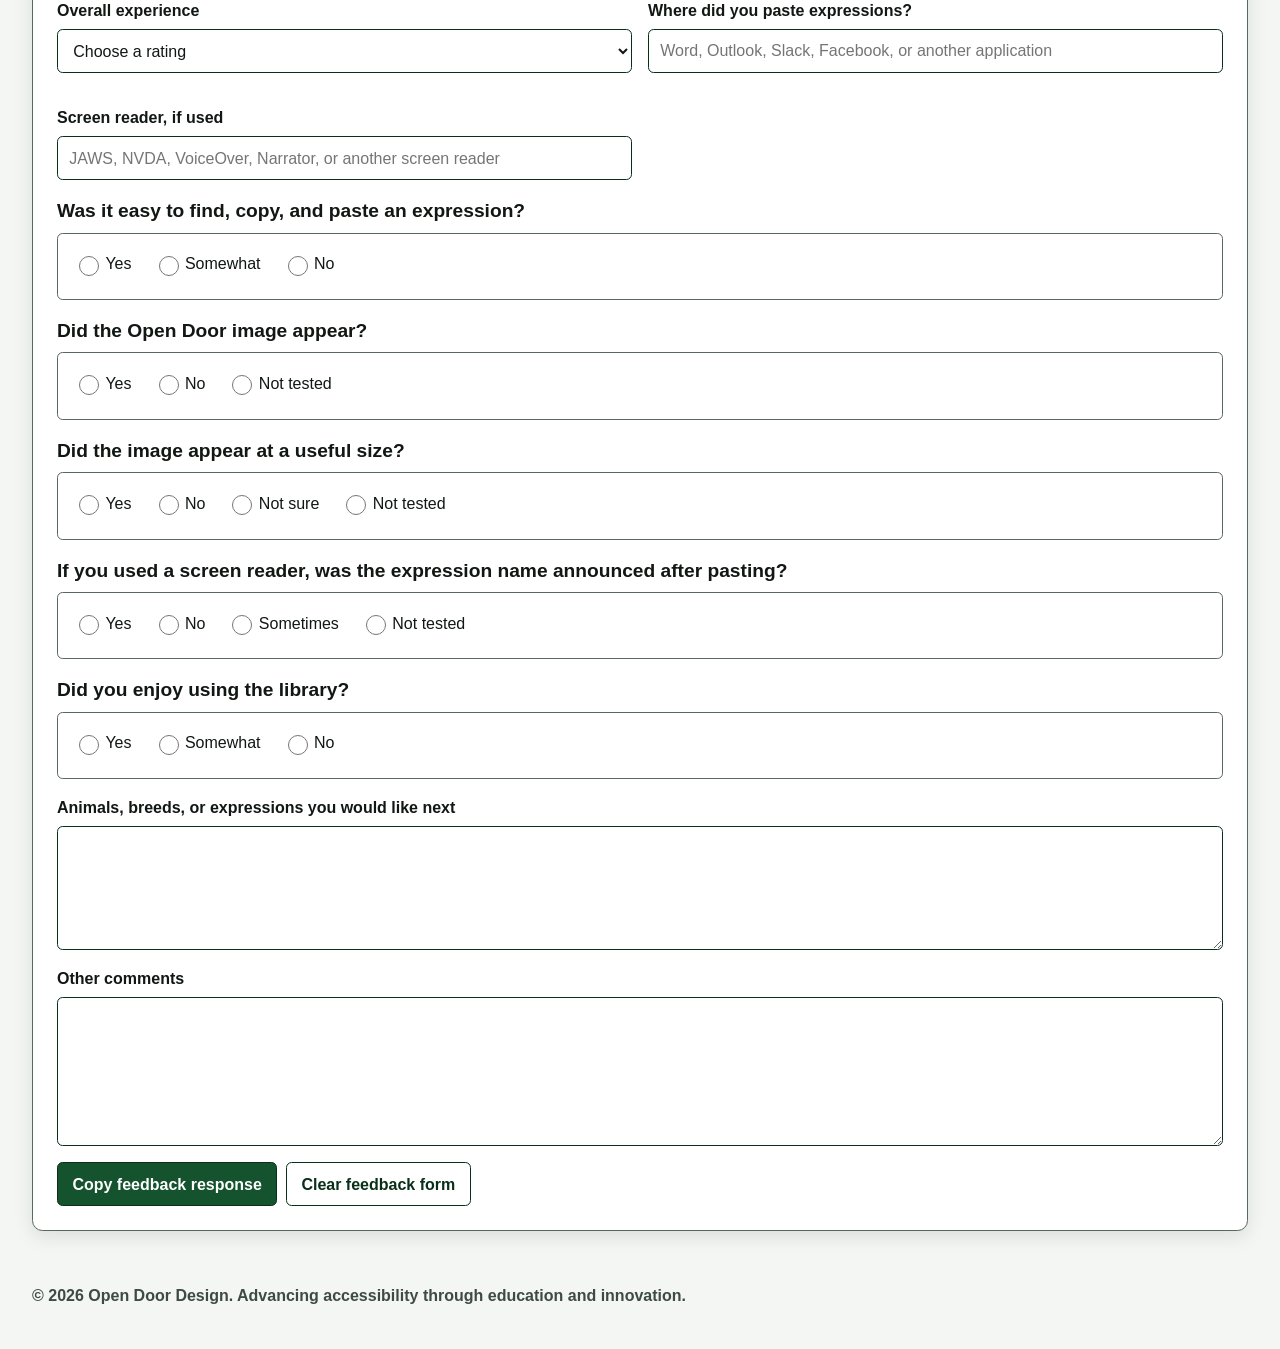
==== commit 9d66efc8: "Updated custom Library with 40 new emogies." ====
--- a/index.html
+++ b/index.html
@@ -13,6 +13,7 @@
     <p class="eyebrow">Open Door Design</p>
     <h1>Expression Library</h1>
     <p class="introduction">Find an expression by what it means, copy it, and paste it into any application that accepts it.</p>
+    <p>Testing the library? The feedback form is at the bottom of this page. <a id="feedbackLink" href="#feedbackHeading">Go directly to the feedback form.</a></p>
   </header>
   <main id="main">
     <details class="instructions">
@@ -84,7 +85,7 @@
       <div id="themeSections"></div>
     </section>
     <section class="feedbackSection" aria-labelledby="feedbackHeading">
-      <h2 id="feedbackHeading">Give feedback</h2>
+      <h2 id="feedbackHeading" tabindex="-1">Give feedback</h2>
       <p>Answer any questions you want. Then copy your response and paste it into the Slack thread, an email, or another message.</p>
       <form id="feedbackForm">
         <div class="feedbackGrid">
--- a/styles.css
+++ b/styles.css
@@ -25,6 +25,7 @@
 h1 { margin-bottom: 0.5rem; font-size: clamp(2rem, 5vw, 3.5rem); line-height: 1.1; }
 h2 { margin-bottom: 0.5rem; font-size: clamp(1.4rem, 3vw, 1.9rem); line-height: 1.25; }
 h3 { margin-bottom: 0; font-size: 1.2rem; }
+h4 { margin: 0; font-size: 1.1rem; }
 .introduction { max-width: 54rem; margin-bottom: 0; color: var(--muted); font-size: 1.15rem; }
 
 .instructions, .controlPanel, .searchPanel, .lastCopied, .permanentTableSection, .themesSection, .feedbackSection { margin-bottom: 1.25rem; padding: clamp(1rem, 3vw, 1.5rem); background: var(--surface); border: 0.08rem solid var(--border); border-radius: 0.65rem; box-shadow: var(--shadow); }
@@ -74,6 +75,7 @@
 .imageDownloads { margin-top: 0.85rem; }
 .imageDownloads summary { color: var(--green-dark); cursor: pointer; font-weight: 700; }
 .imageDownloads ul { margin-bottom: 0; }
+.openDoorSubgroup { margin-top: 1.25rem; }
 .emptyCell { background: var(--page); }
 .emptyMessage { margin: 0.75rem 0 0; padding: 1rem; background: var(--surface-alt); border-left: 0.3rem solid var(--green); }
 
